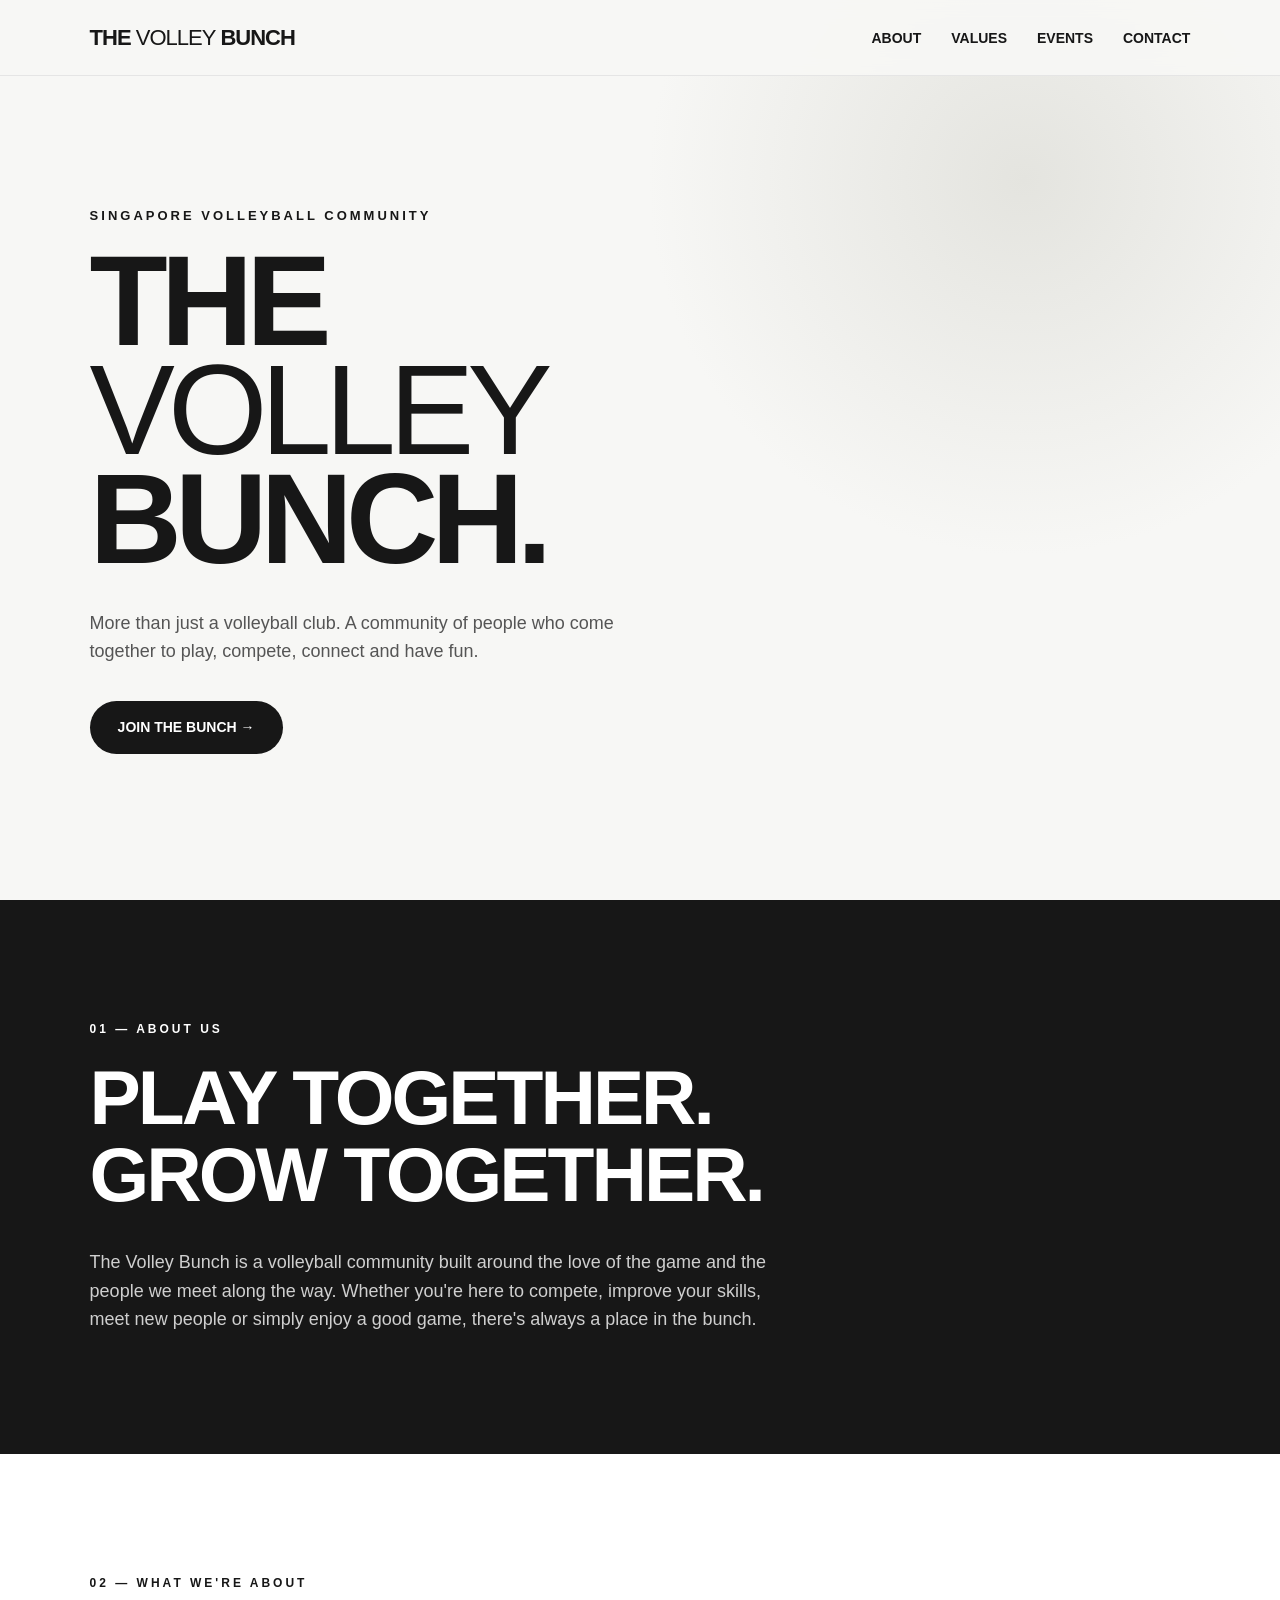
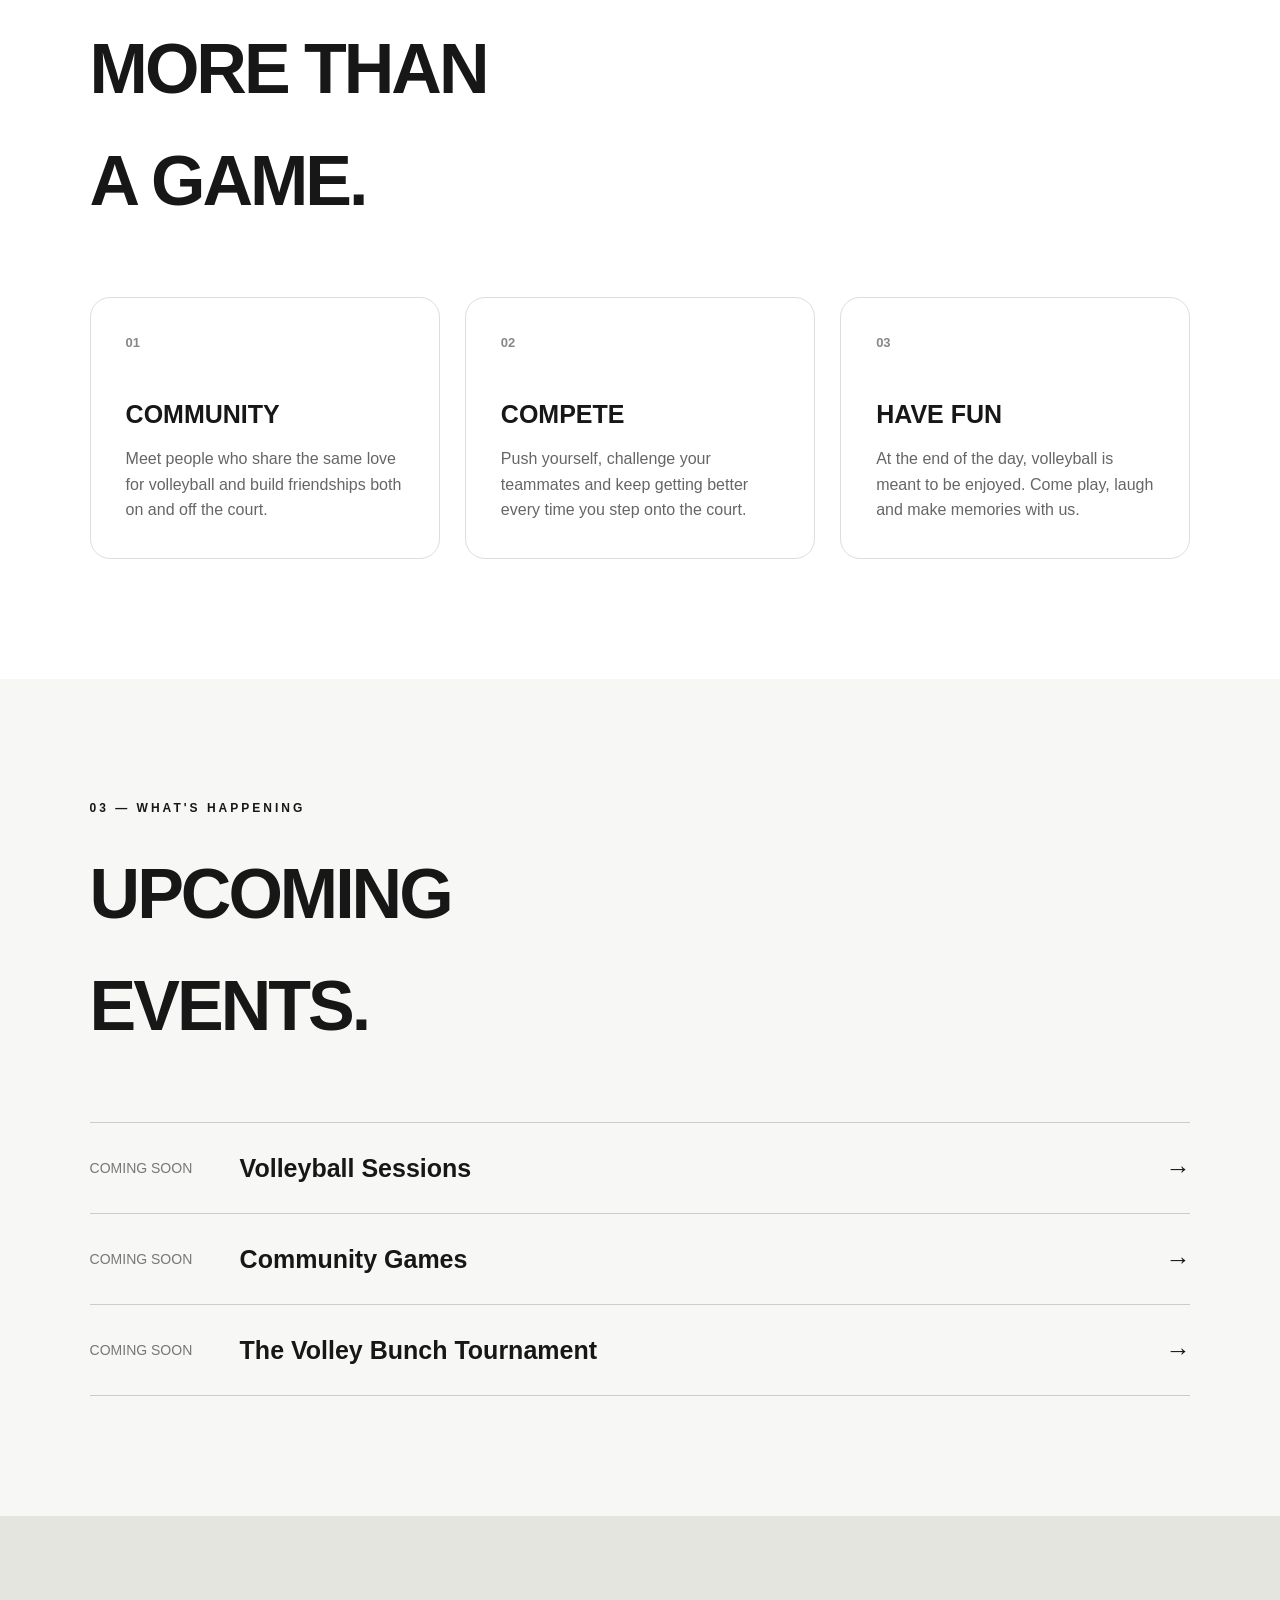
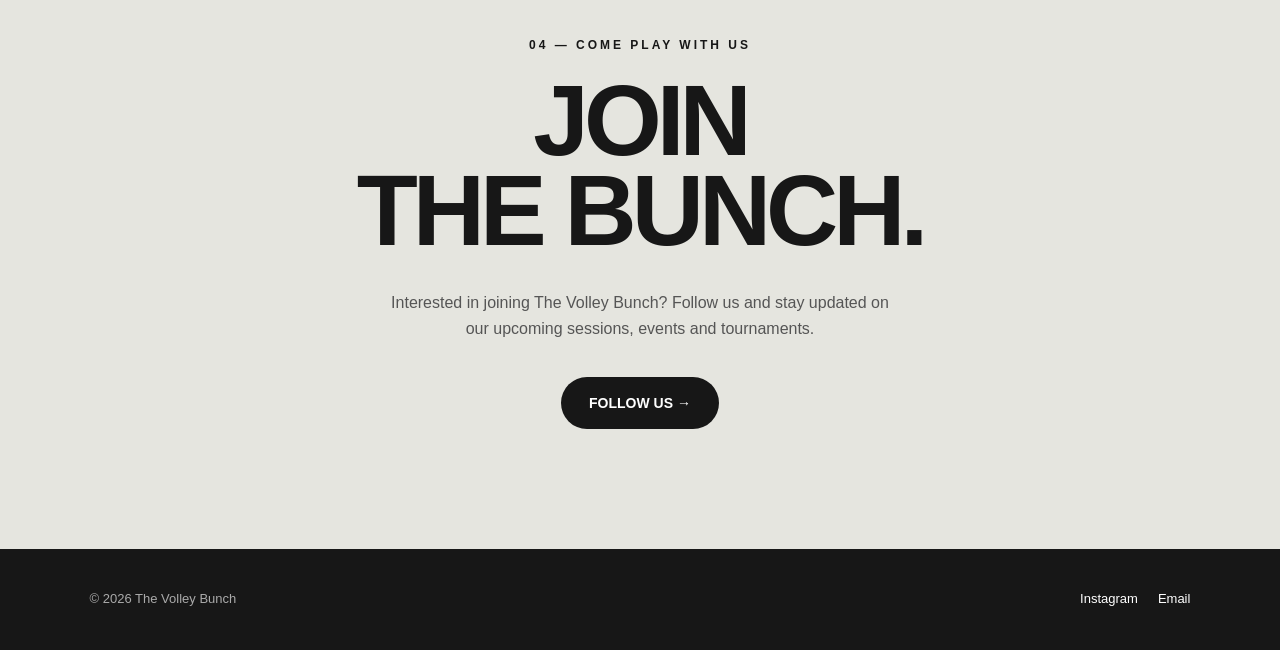
==== index.html @ 5f4fb8fc "Update index.html" ====
<!DOCTYPE html>
<html lang="en">
<head>
    <meta charset="UTF-8">
    <meta name="viewport" content="width=device-width, initial-scale=1.0">

    <title>The Volley Bunch | Volleyball Community</title>

    <style>
        * {
            margin: 0;
            padding: 0;
            box-sizing: border-box;
        }

        html {
            scroll-behavior: smooth;
        }

        body {
            font-family: Arial, Helvetica, sans-serif;
            background: #f7f7f5;
            color: #171717;
            line-height: 1.6;
        }

        /* =========================
           NAVIGATION
        ========================= */

        nav {
            position: fixed;
            top: 0;
            width: 100%;
            z-index: 1000;

            display: flex;
            justify-content: space-between;
            align-items: center;

            padding: 20px 7%;

            background: rgba(247, 247, 245, 0.95);
            backdrop-filter: blur(10px);

            border-bottom: 1px solid #e5e5e5;
        }

        .logo {
            font-size: 22px;
            font-weight: 800;
            letter-spacing: -1px;
        }

        .logo span {
            font-weight: 400;
        }

        .nav-links {
            display: flex;
            gap: 30px;
            list-style: none;
        }

        .nav-links a {
            text-decoration: none;
            color: #171717;
            font-size: 14px;
            font-weight: 600;
        }

        .nav-links a:hover {
            opacity: 0.5;
        }

        /* =========================
           HERO
        ========================= */

        .hero {
            min-height: 100vh;

            display: flex;
            align-items: center;

            padding: 140px 7% 80px;

            background:
                radial-gradient(circle at 80% 20%, #e4e4df 0%, transparent 30%),
                #f7f7f5;
        }

        .hero-content {
            max-width: 900px;
        }

        .eyebrow {
            font-size: 13px;
            font-weight: 700;
            letter-spacing: 3px;
            text-transform: uppercase;
            margin-bottom: 20px;
        }

        .hero h1 {
            font-size: clamp(60px, 10vw, 140px);
            line-height: 0.85;
            letter-spacing: -7px;
            margin-bottom: 35px;
        }

        .hero h1 span {
            display: block;
            font-weight: 300;
        }

        .hero-text {
            max-width: 550px;
            font-size: 18px;
            color: #555;
            margin-bottom: 35px;
        }

        .button {
            display: inline-block;
            padding: 15px 28px;

            background: #171717;
            color: white;

            text-decoration: none;
            font-size: 14px;
            font-weight: 700;

            border-radius: 30px;

            transition: 0.3s;
        }

        .button:hover {
            transform: translateY(-3px);
            background: #333;
        }

        /* =========================
           ABOUT
        ========================= */

        section {
            padding: 120px 7%;
        }

        .section-label {
            font-size: 12px;
            font-weight: 700;
            letter-spacing: 3px;
            text-transform: uppercase;
            margin-bottom: 20px;
        }

        .about {
            background: #171717;
            color: white;
        }

        .about-container {
            max-width: 1000px;
        }

        .about h2 {
            font-size: clamp(40px, 6vw, 80px);
            line-height: 1;
            letter-spacing: -3px;
            margin-bottom: 35px;
        }

        .about p {
            max-width: 700px;
            color: #cfcfcf;
            font-size: 18px;
        }

        /* =========================
           VALUES
        ========================= */

        .values {
            background: white;
        }

        .values h2 {
            font-size: clamp(40px, 6vw, 70px);
            letter-spacing: -3px;
            margin-bottom: 60px;
        }

        .value-grid {
            display: grid;
            grid-template-columns: repeat(3, 1fr);
            gap: 25px;
        }

        .value-card {
            padding: 35px;
            border: 1px solid #ddd;
            border-radius: 20px;

            transition: 0.3s;
        }

        .value-card:hover {
            transform: translateY(-5px);
            border-color: #999;
        }

        .value-number {
            font-size: 13px;
            font-weight: 700;
            color: #888;
            margin-bottom: 40px;
        }

        .value-card h3 {
            font-size: 25px;
            margin-bottom: 12px;
        }

        .value-card p {
            color: #666;
        }

        /* =========================
           EVENTS
        ========================= */

        .events {
            background: #f7f7f5;
        }

        .events h2 {
            font-size: clamp(40px, 6vw, 70px);
            letter-spacing: -3px;
            margin-bottom: 60px;
        }

        .event {
            display: flex;
            justify-content: space-between;
            align-items: center;

            padding: 25px 0;

            border-top: 1px solid #ccc;
        }

        .event:last-child {
            border-bottom: 1px solid #ccc;
        }

        .event-date {
            font-size: 14px;
            color: #777;
            width: 150px;
        }

        .event-name {
            flex: 1;
            font-size: 25px;
            font-weight: 700;
        }

        .event-arrow {
            font-size: 25px;
        }

        /* =========================
           CTA
        ========================= */

        .cta {
            text-align: center;
            background: #e5e5df;
        }

        .cta h2 {
            font-size: clamp(50px, 8vw, 100px);
            line-height: 0.9;
            letter-spacing: -5px;
            margin-bottom: 35px;
        }

        .cta p {
            max-width: 500px;
            margin: 0 auto 35px;
            color: #555;
        }

        /* =========================
           FOOTER
        ========================= */

        footer {
            padding: 40px 7%;

            display: flex;
            justify-content: space-between;
            align-items: center;

            background: #171717;
            color: white;
        }

        footer p {
            font-size: 13px;
            color: #aaa;
        }

        .social {
            display: flex;
            gap: 20px;
        }

        .social a {
            color: white;
            text-decoration: none;
            font-size: 13px;
        }

        /* =========================
           MOBILE
        ========================= */

        @media (max-width: 700px) {

            nav {
                padding: 18px 5%;
            }

            .nav-links {
                gap: 12px;
            }

            .nav-links a {
                font-size: 11px;
            }

            .hero {
                padding: 130px 5% 70px;
            }

            .hero h1 {
                letter-spacing: -4px;
            }

            section {
                padding: 80px 5%;
            }

            .value-grid {
                grid-template-columns: 1fr;
            }

            .event {
                gap: 15px;
            }

            .event-date {
                width: 80px;
                font-size: 11px;
            }

            .event-name {
                font-size: 18px;
            }

            footer {
                flex-direction: column;
                gap: 20px;
                text-align: center;
            }
        }
    </style>
</head>

<body>

    <!-- NAVIGATION -->

    <nav>
        <div class="logo">
            THE <span>VOLLEY</span> BUNCH
        </div>

        <ul class="nav-links">
            <li><a href="#about">ABOUT</a></li>
            <li><a href="#values">VALUES</a></li>
            <li><a href="#events">EVENTS</a></li>
            <li><a href="#contact">CONTACT</a></li>
        </ul>
    </nav>


    <!-- HERO -->

    <header class="hero">

        <div class="hero-content">

            <div class="eyebrow">
                Singapore Volleyball Community
            </div>

            <h1>
                THE
                <span>VOLLEY</span>
                BUNCH.
            </h1>

            <p class="hero-text">
                More than just a volleyball club.
                A community of people who come together
                to play, compete, connect and have fun.
            </p>

            <a href="#contact" class="button">
                JOIN THE BUNCH →
            </a>

        </div>

    </header>


    <!-- ABOUT -->

    <section class="about" id="about">

        <div class="about-container">

            <div class="section-label">
                01 — ABOUT US
            </div>

            <h2>
                PLAY TOGETHER.<br>
                GROW TOGETHER.
            </h2>

            <p>
                The Volley Bunch is a volleyball community built around
                the love of the game and the people we meet along the way.
                Whether you're here to compete, improve your skills,
                meet new people or simply enjoy a good game,
                there's always a place in the bunch.
            </p>

        </div>

    </section>


    <!-- VALUES -->

    <section class="values" id="values">

        <div class="section-label">
            02 — WHAT WE'RE ABOUT
        </div>

        <h2>
            MORE THAN<br>
            A GAME.
        </h2>

        <div class="value-grid">

            <div class="value-card">
                <div class="value-number">01</div>

                <h3>COMMUNITY</h3>

                <p>
                    Meet people who share the same love
                    for volleyball and build friendships
                    both on and off the court.
                </p>
            </div>


            <div class="value-card">
                <div class="value-number">02</div>

                <h3>COMPETE</h3>

                <p>
                    Push yourself, challenge your teammates
                    and keep getting better every time
                    you step onto the court.
                </p>
            </div>


            <div class="value-card">
                <div class="value-number">03</div>

                <h3>HAVE FUN</h3>

                <p>
                    At the end of the day, volleyball
                    is meant to be enjoyed. Come play,
                    laugh and make memories with us.
                </p>
            </div>

        </div>

    </section>


    <!-- EVENTS -->

    <section class="events" id="events">

        <div class="section-label">
            03 — WHAT'S HAPPENING
        </div>

        <h2>
            UPCOMING<br>
            EVENTS.
        </h2>

        <div class="event">

            <div class="event-date">
                COMING SOON
            </div>

            <div class="event-name">
                Volleyball Sessions
            </div>

            <div class="event-arrow">
                →
            </div>

        </div>


        <div class="event">

            <div class="event-date">
                COMING SOON
            </div>

            <div class="event-name">
                Community Games
            </div>

            <div class="event-arrow">
                →
            </div>

        </div>


        <div class="event">

            <div class="event-date">
                COMING SOON
            </div>

            <div class="event-name">
                The Volley Bunch Tournament
            </div>

            <div class="event-arrow">
                →
            </div>

        </div>

    </section>


    <!-- CALL TO ACTION -->

    <section class="cta" id="contact">

        <div class="section-label">
            04 — COME PLAY WITH US
        </div>

        <h2>
            JOIN<br>
            THE BUNCH.
        </h2>

        <p>
            Interested in joining The Volley Bunch?
            Follow us and stay updated on our upcoming
            sessions, events and tournaments.
        </p>

        <a href="#" class="button">
            FOLLOW US →
        </a>

    </section>


    <!-- FOOTER -->

    <footer>

        <p>
            © 2026 The Volley Bunch
        </p>

        <div class="social">
            <a href="#">Instagram</a>
            <a href="#">Email</a>
        </div>

    </footer>

</body>
</html>
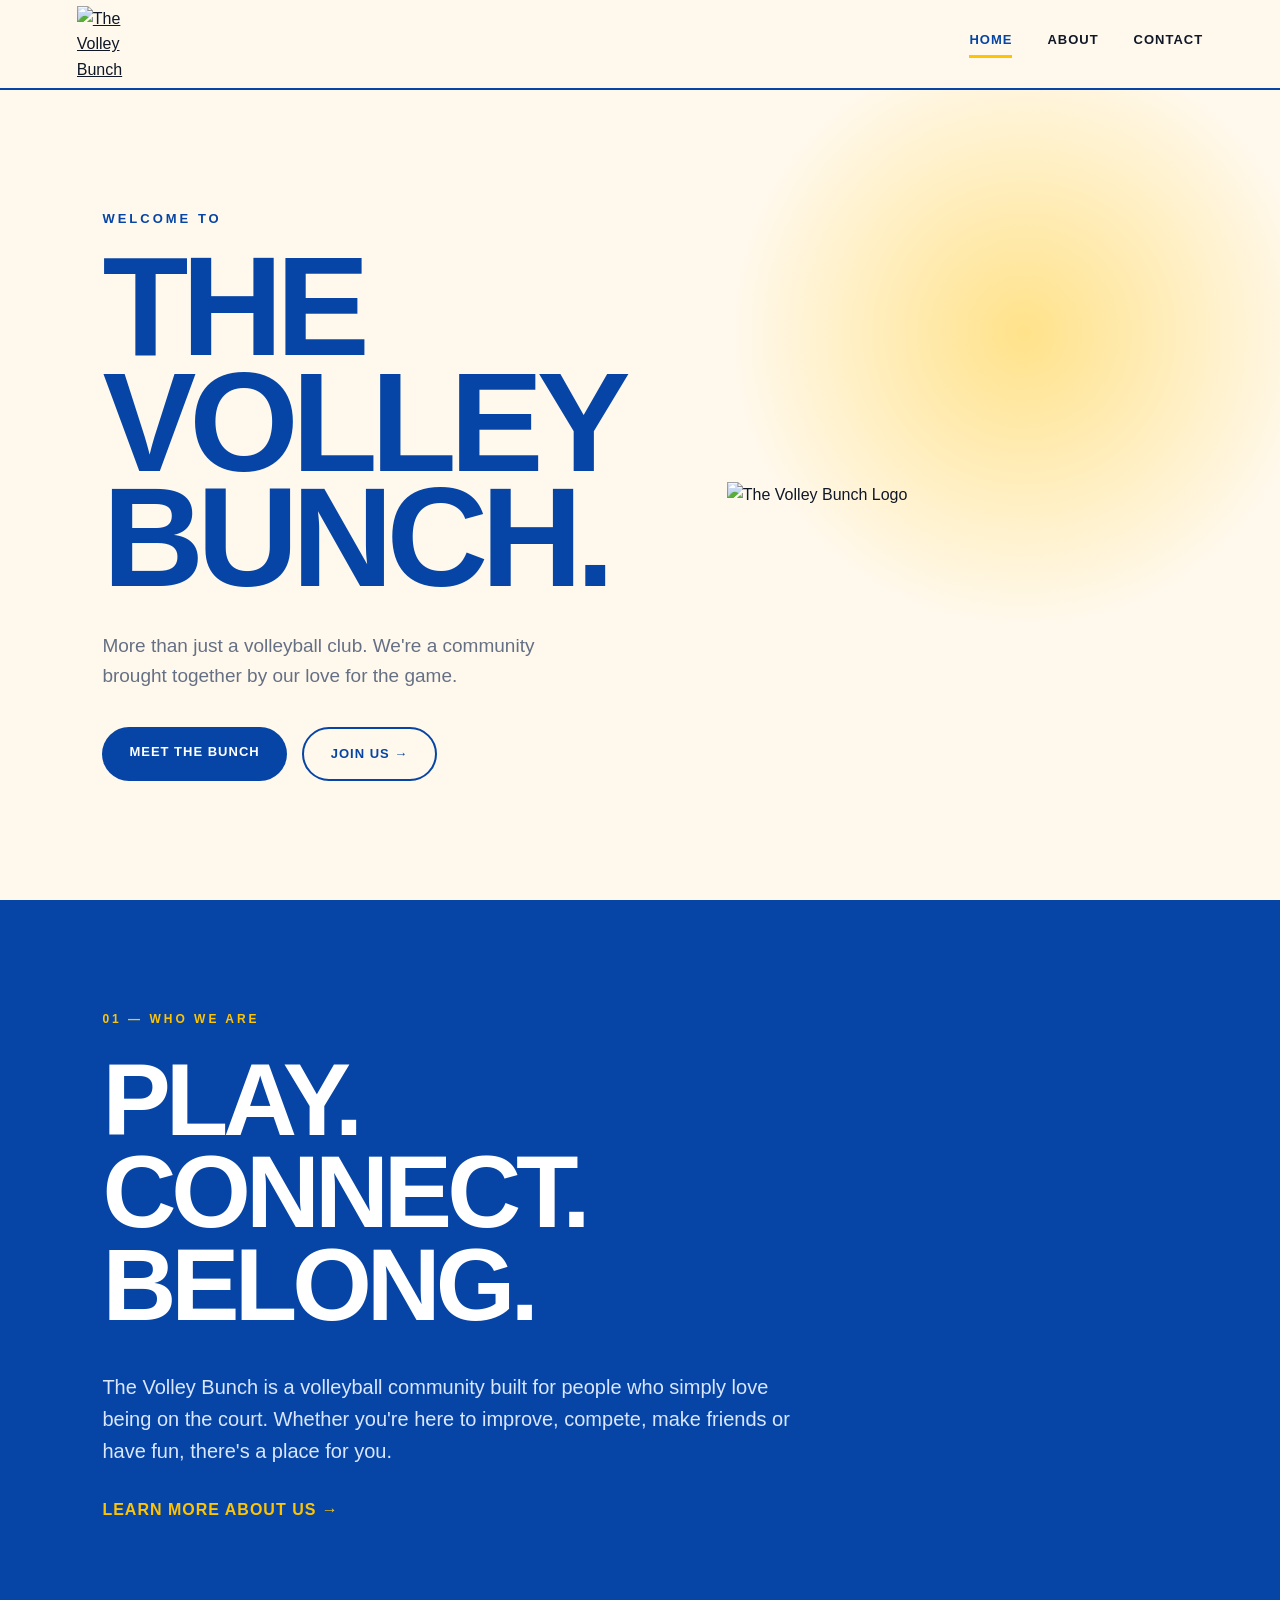
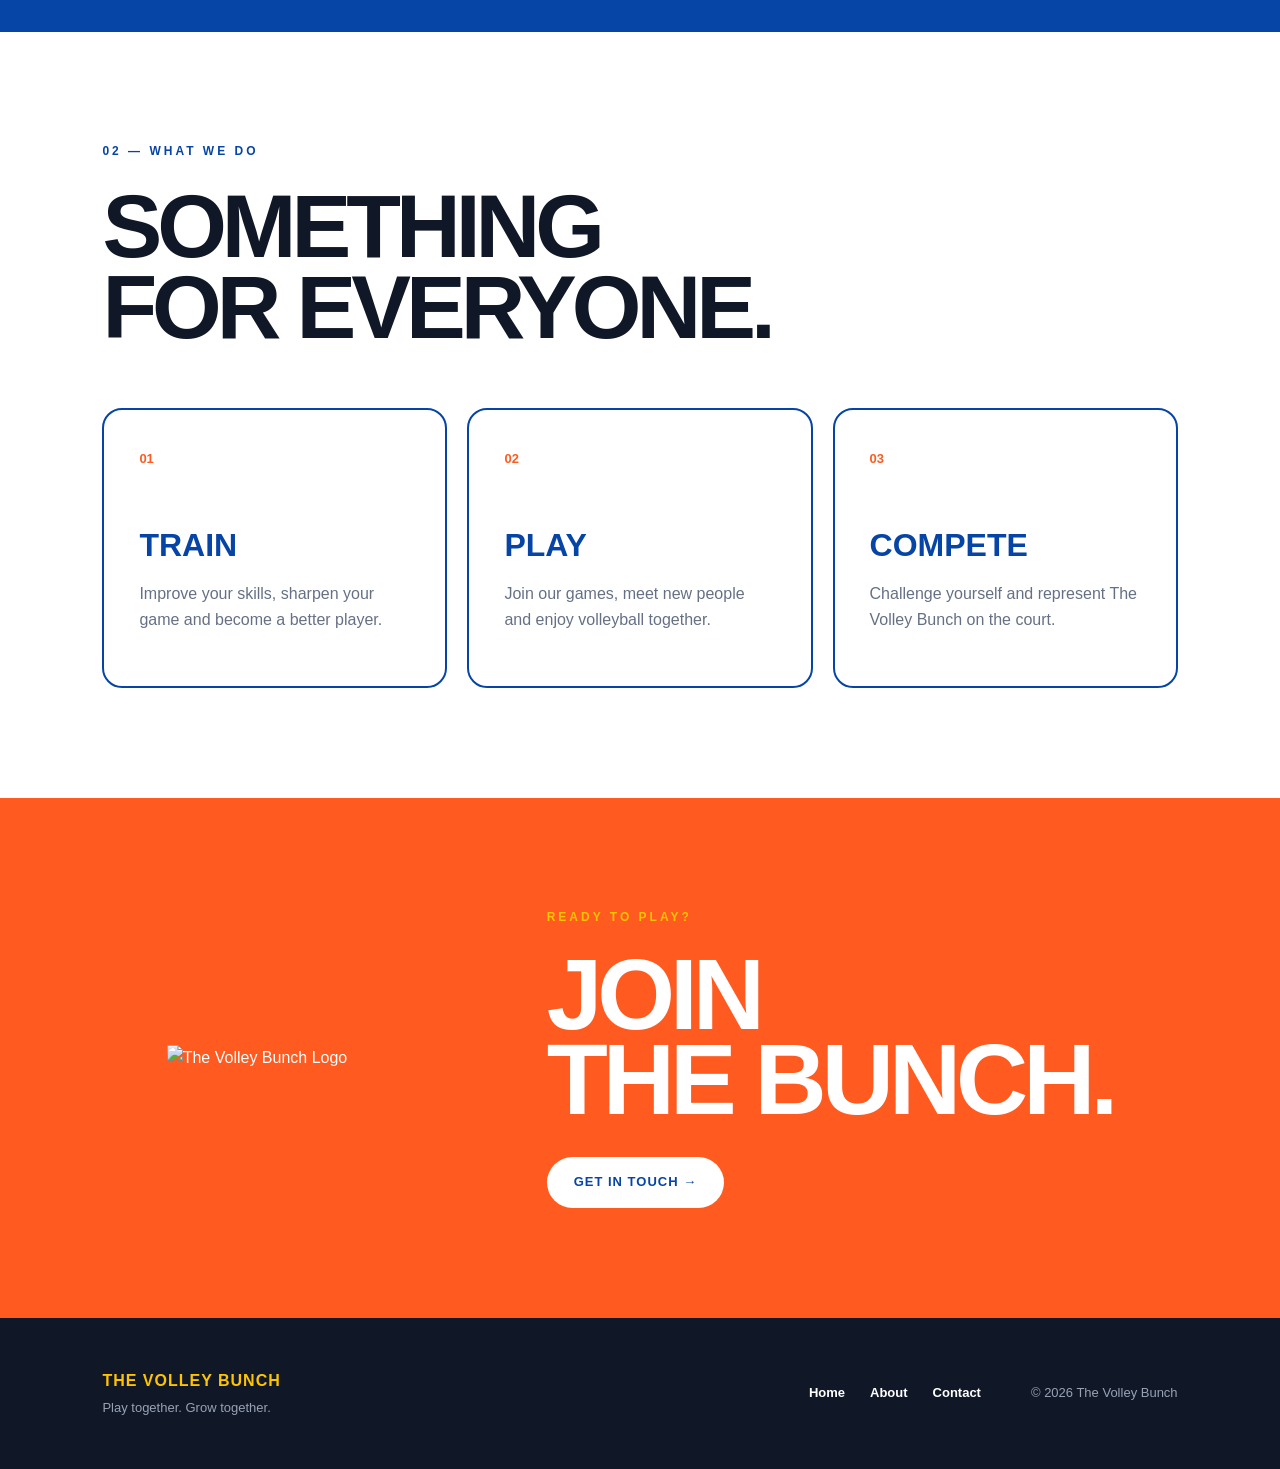
==== commit 1747a623: "Update index.html" ====
--- a/index.html
+++ b/index.html
@@ -4,623 +4,219 @@
     <meta charset="UTF-8">
     <meta name="viewport" content="width=device-width, initial-scale=1.0">
 
-    <title>The Volley Bunch | Volleyball Community</title>
-
-    <style>
-        * {
-            margin: 0;
-            padding: 0;
-            box-sizing: border-box;
-        }
-
-        html {
-            scroll-behavior: smooth;
-        }
-
-        body {
-            font-family: Arial, Helvetica, sans-serif;
-            background: #f7f7f5;
-            color: #171717;
-            line-height: 1.6;
-        }
-
-        /* =========================
-           NAVIGATION
-        ========================= */
-
-        nav {
-            position: fixed;
-            top: 0;
-            width: 100%;
-            z-index: 1000;
-
-            display: flex;
-            justify-content: space-between;
-            align-items: center;
-
-            padding: 20px 7%;
-
-            background: rgba(247, 247, 245, 0.95);
-            backdrop-filter: blur(10px);
-
-            border-bottom: 1px solid #e5e5e5;
-        }
-
-        .logo {
-            font-size: 22px;
-            font-weight: 800;
-            letter-spacing: -1px;
-        }
-
-        .logo span {
-            font-weight: 400;
-        }
-
-        .nav-links {
-            display: flex;
-            gap: 30px;
-            list-style: none;
-        }
-
-        .nav-links a {
-            text-decoration: none;
-            color: #171717;
-            font-size: 14px;
-            font-weight: 600;
-        }
-
-        .nav-links a:hover {
-            opacity: 0.5;
-        }
-
-        /* =========================
-           HERO
-        ========================= */
-
-        .hero {
-            min-height: 100vh;
-
-            display: flex;
-            align-items: center;
-
-            padding: 140px 7% 80px;
-
-            background:
-                radial-gradient(circle at 80% 20%, #e4e4df 0%, transparent 30%),
-                #f7f7f5;
-        }
-
-        .hero-content {
-            max-width: 900px;
-        }
-
-        .eyebrow {
-            font-size: 13px;
-            font-weight: 700;
-            letter-spacing: 3px;
-            text-transform: uppercase;
-            margin-bottom: 20px;
-        }
-
-        .hero h1 {
-            font-size: clamp(60px, 10vw, 140px);
-            line-height: 0.85;
-            letter-spacing: -7px;
-            margin-bottom: 35px;
-        }
-
-        .hero h1 span {
-            display: block;
-            font-weight: 300;
-        }
-
-        .hero-text {
-            max-width: 550px;
-            font-size: 18px;
-            color: #555;
-            margin-bottom: 35px;
-        }
-
-        .button {
-            display: inline-block;
-            padding: 15px 28px;
-
-            background: #171717;
-            color: white;
-
-            text-decoration: none;
-            font-size: 14px;
-            font-weight: 700;
-
-            border-radius: 30px;
-
-            transition: 0.3s;
-        }
-
-        .button:hover {
-            transform: translateY(-3px);
-            background: #333;
-        }
-
-        /* =========================
-           ABOUT
-        ========================= */
-
-        section {
-            padding: 120px 7%;
-        }
-
-        .section-label {
-            font-size: 12px;
-            font-weight: 700;
-            letter-spacing: 3px;
-            text-transform: uppercase;
-            margin-bottom: 20px;
-        }
-
-        .about {
-            background: #171717;
-            color: white;
-        }
-
-        .about-container {
-            max-width: 1000px;
-        }
-
-        .about h2 {
-            font-size: clamp(40px, 6vw, 80px);
-            line-height: 1;
-            letter-spacing: -3px;
-            margin-bottom: 35px;
-        }
-
-        .about p {
-            max-width: 700px;
-            color: #cfcfcf;
-            font-size: 18px;
-        }
-
-        /* =========================
-           VALUES
-        ========================= */
-
-        .values {
-            background: white;
-        }
-
-        .values h2 {
-            font-size: clamp(40px, 6vw, 70px);
-            letter-spacing: -3px;
-            margin-bottom: 60px;
-        }
-
-        .value-grid {
-            display: grid;
-            grid-template-columns: repeat(3, 1fr);
-            gap: 25px;
-        }
-
-        .value-card {
-            padding: 35px;
-            border: 1px solid #ddd;
-            border-radius: 20px;
-
-            transition: 0.3s;
-        }
-
-        .value-card:hover {
-            transform: translateY(-5px);
-            border-color: #999;
-        }
-
-        .value-number {
-            font-size: 13px;
-            font-weight: 700;
-            color: #888;
-            margin-bottom: 40px;
-        }
-
-        .value-card h3 {
-            font-size: 25px;
-            margin-bottom: 12px;
-        }
-
-        .value-card p {
-            color: #666;
-        }
-
-        /* =========================
-           EVENTS
-        ========================= */
-
-        .events {
-            background: #f7f7f5;
-        }
-
-        .events h2 {
-            font-size: clamp(40px, 6vw, 70px);
-            letter-spacing: -3px;
-            margin-bottom: 60px;
-        }
-
-        .event {
-            display: flex;
-            justify-content: space-between;
-            align-items: center;
-
-            padding: 25px 0;
-
-            border-top: 1px solid #ccc;
-        }
-
-        .event:last-child {
-            border-bottom: 1px solid #ccc;
-        }
-
-        .event-date {
-            font-size: 14px;
-            color: #777;
-            width: 150px;
-        }
-
-        .event-name {
-            flex: 1;
-            font-size: 25px;
-            font-weight: 700;
-        }
-
-        .event-arrow {
-            font-size: 25px;
-        }
-
-        /* =========================
-           CTA
-        ========================= */
-
-        .cta {
-            text-align: center;
-            background: #e5e5df;
-        }
-
-        .cta h2 {
-            font-size: clamp(50px, 8vw, 100px);
-            line-height: 0.9;
-            letter-spacing: -5px;
-            margin-bottom: 35px;
-        }
-
-        .cta p {
-            max-width: 500px;
-            margin: 0 auto 35px;
-            color: #555;
-        }
-
-        /* =========================
-           FOOTER
-        ========================= */
-
-        footer {
-            padding: 40px 7%;
-
-            display: flex;
-            justify-content: space-between;
-            align-items: center;
-
-            background: #171717;
-            color: white;
-        }
-
-        footer p {
-            font-size: 13px;
-            color: #aaa;
-        }
-
-        .social {
-            display: flex;
-            gap: 20px;
-        }
-
-        .social a {
-            color: white;
-            text-decoration: none;
-            font-size: 13px;
-        }
-
-        /* =========================
-           MOBILE
-        ========================= */
-
-        @media (max-width: 700px) {
-
-            nav {
-                padding: 18px 5%;
-            }
-
-            .nav-links {
-                gap: 12px;
-            }
-
-            .nav-links a {
-                font-size: 11px;
-            }
-
-            .hero {
-                padding: 130px 5% 70px;
-            }
-
-            .hero h1 {
-                letter-spacing: -4px;
-            }
-
-            section {
-                padding: 80px 5%;
-            }
-
-            .value-grid {
-                grid-template-columns: 1fr;
-            }
-
-            .event {
-                gap: 15px;
-            }
-
-            .event-date {
-                width: 80px;
-                font-size: 11px;
-            }
-
-            .event-name {
-                font-size: 18px;
-            }
-
-            footer {
-                flex-direction: column;
-                gap: 20px;
-                text-align: center;
-            }
-        }
-    </style>
+    <title>The Volley Bunch | Home</title>
+
+    <link rel="stylesheet" href="style.css">
 </head>
 
 <body>
 
     <!-- NAVIGATION -->
-
-    <nav>
-        <div class="logo">
-            THE <span>VOLLEY</span> BUNCH
-        </div>
-
-        <ul class="nav-links">
-            <li><a href="#about">ABOUT</a></li>
-            <li><a href="#values">VALUES</a></li>
-            <li><a href="#events">EVENTS</a></li>
-            <li><a href="#contact">CONTACT</a></li>
-        </ul>
+    <nav class="navbar">
+
+        <a href="index.html" class="nav-logo">
+            <img src="images/volley-bunch-logo.png" alt="The Volley Bunch">
+        </a>
+
+        <div class="nav-links">
+            <a href="index.html" class="active">HOME</a>
+            <a href="about.html">ABOUT</a>
+            <a href="contact.html">CONTACT</a>
+        </div>
+
     </nav>
 
 
     <!-- HERO -->
-
-    <header class="hero">
+    <section class="hero">
 
         <div class="hero-content">
 
-            <div class="eyebrow">
-                Singapore Volleyball Community
-            </div>
+            <p class="small-heading">
+                WELCOME TO
+            </p>
 
             <h1>
-                THE
-                <span>VOLLEY</span>
+                THE<br>
+                VOLLEY<br>
                 BUNCH.
             </h1>
 
-            <p class="hero-text">
+            <p class="hero-description">
                 More than just a volleyball club.
-                A community of people who come together
-                to play, compete, connect and have fun.
-            </p>
-
-            <a href="#contact" class="button">
-                JOIN THE BUNCH →
+                We're a community brought together
+                by our love for the game.
+            </p>
+
+            <div class="hero-buttons">
+                <a href="about.html" class="button button-primary">
+                    MEET THE BUNCH
+                </a>
+
+                <a href="contact.html" class="button button-secondary">
+                    JOIN US →
+                </a>
+            </div>
+
+        </div>
+
+
+        <div class="hero-logo">
+
+            <img
+                src="images/volley-bunch-logo.png"
+                alt="The Volley Bunch Logo"
+            >
+
+        </div>
+
+    </section>
+
+
+    <!-- INTRODUCTION -->
+    <section class="intro">
+
+        <p class="section-label">
+            01 — WHO WE ARE
+        </p>
+
+        <h2>
+            PLAY.<br>
+            CONNECT.<br>
+            BELONG.
+        </h2>
+
+        <p class="intro-text">
+            The Volley Bunch is a volleyball community built
+            for people who simply love being on the court.
+            Whether you're here to improve, compete,
+            make friends or have fun, there's a place for you.
+        </p>
+
+        <a href="about.html" class="text-link">
+            LEARN MORE ABOUT US →
+        </a>
+
+    </section>
+
+
+    <!-- WHAT WE DO -->
+    <section class="activities">
+
+        <p class="section-label">
+            02 — WHAT WE DO
+        </p>
+
+        <h2>
+            SOMETHING<br>
+            FOR EVERYONE.
+        </h2>
+
+
+        <div class="activity-grid">
+
+            <div class="activity-card">
+
+                <span>01</span>
+
+                <h3>
+                    TRAIN
+                </h3>
+
+                <p>
+                    Improve your skills, sharpen your game
+                    and become a better player.
+                </p>
+
+            </div>
+
+
+            <div class="activity-card">
+
+                <span>02</span>
+
+                <h3>
+                    PLAY
+                </h3>
+
+                <p>
+                    Join our games, meet new people
+                    and enjoy volleyball together.
+                </p>
+
+            </div>
+
+
+            <div class="activity-card">
+
+                <span>03</span>
+
+                <h3>
+                    COMPETE
+                </h3>
+
+                <p>
+                    Challenge yourself and represent
+                    The Volley Bunch on the court.
+                </p>
+
+            </div>
+
+        </div>
+
+    </section>
+
+
+    <!-- CTA -->
+    <section class="home-cta">
+
+        <img
+            src="images/volley-bunch-logo.png"
+            alt="The Volley Bunch Logo"
+        >
+
+        <div>
+
+            <p class="section-label">
+                READY TO PLAY?
+            </p>
+
+            <h2>
+                JOIN<br>
+                THE BUNCH.
+            </h2>
+
+            <a href="contact.html" class="button button-light">
+                GET IN TOUCH →
             </a>
 
         </div>
 
-    </header>
-
-
-    <!-- ABOUT -->
-
-    <section class="about" id="about">
-
-        <div class="about-container">
-
-            <div class="section-label">
-                01 — ABOUT US
-            </div>
-
-            <h2>
-                PLAY TOGETHER.<br>
-                GROW TOGETHER.
-            </h2>
+    </section>
+
+
+    <!-- FOOTER -->
+    <footer>
+
+        <div>
+            <strong>THE VOLLEY BUNCH</strong>
 
             <p>
-                The Volley Bunch is a volleyball community built around
-                the love of the game and the people we meet along the way.
-                Whether you're here to compete, improve your skills,
-                meet new people or simply enjoy a good game,
-                there's always a place in the bunch.
-            </p>
-
-        </div>
-
-    </section>
-
-
-    <!-- VALUES -->
-
-    <section class="values" id="values">
-
-        <div class="section-label">
-            02 — WHAT WE'RE ABOUT
-        </div>
-
-        <h2>
-            MORE THAN<br>
-            A GAME.
-        </h2>
-
-        <div class="value-grid">
-
-            <div class="value-card">
-                <div class="value-number">01</div>
-
-                <h3>COMMUNITY</h3>
-
-                <p>
-                    Meet people who share the same love
-                    for volleyball and build friendships
-                    both on and off the court.
-                </p>
-            </div>
-
-
-            <div class="value-card">
-                <div class="value-number">02</div>
-
-                <h3>COMPETE</h3>
-
-                <p>
-                    Push yourself, challenge your teammates
-                    and keep getting better every time
-                    you step onto the court.
-                </p>
-            </div>
-
-
-            <div class="value-card">
-                <div class="value-number">03</div>
-
-                <h3>HAVE FUN</h3>
-
-                <p>
-                    At the end of the day, volleyball
-                    is meant to be enjoyed. Come play,
-                    laugh and make memories with us.
-                </p>
-            </div>
-
-        </div>
-
-    </section>
-
-
-    <!-- EVENTS -->
-
-    <section class="events" id="events">
-
-        <div class="section-label">
-            03 — WHAT'S HAPPENING
-        </div>
-
-        <h2>
-            UPCOMING<br>
-            EVENTS.
-        </h2>
-
-        <div class="event">
-
-            <div class="event-date">
-                COMING SOON
-            </div>
-
-            <div class="event-name">
-                Volleyball Sessions
-            </div>
-
-            <div class="event-arrow">
-                →
-            </div>
-
-        </div>
-
-
-        <div class="event">
-
-            <div class="event-date">
-                COMING SOON
-            </div>
-
-            <div class="event-name">
-                Community Games
-            </div>
-
-            <div class="event-arrow">
-                →
-            </div>
-
-        </div>
-
-
-        <div class="event">
-
-            <div class="event-date">
-                COMING SOON
-            </div>
-
-            <div class="event-name">
-                The Volley Bunch Tournament
-            </div>
-
-            <div class="event-arrow">
-                →
-            </div>
-
-        </div>
-
-    </section>
-
-
-    <!-- CALL TO ACTION -->
-
-    <section class="cta" id="contact">
-
-        <div class="section-label">
-            04 — COME PLAY WITH US
-        </div>
-
-        <h2>
-            JOIN<br>
-            THE BUNCH.
-        </h2>
-
-        <p>
-            Interested in joining The Volley Bunch?
-            Follow us and stay updated on our upcoming
-            sessions, events and tournaments.
-        </p>
-
-        <a href="#" class="button">
-            FOLLOW US →
-        </a>
-
-    </section>
-
-
-    <!-- FOOTER -->
-
-    <footer>
-
-        <p>
+                Play together. Grow together.
+            </p>
+        </div>
+
+        <div class="footer-links">
+
+            <a href="index.html">Home</a>
+            <a href="about.html">About</a>
+            <a href="contact.html">Contact</a>
+
+        </div>
+
+        <p class="copyright">
             © 2026 The Volley Bunch
         </p>
-
-        <div class="social">
-            <a href="#">Instagram</a>
-            <a href="#">Email</a>
-        </div>
 
     </footer>
 
--- a/style.css
+++ b/style.css
@@ -0,0 +1,1266 @@
+/* =========================================
+   THE VOLLEY BUNCH
+   MAIN WEBSITE STYLES
+========================================= */
+
+
+/* =========================================
+   COLOURS
+========================================= */
+
+:root {
+
+    --navy: #0645A5;
+    --dark-blue: #05377F;
+
+    --yellow: #FFC400;
+    --orange: #FF5A1F;
+
+    --cream: #FFF9ED;
+    --white: #FFFFFF;
+
+    --dark: #101828;
+    --grey: #667085;
+    --light-grey: #EAEAEA;
+}
+
+
+/* =========================================
+   RESET
+========================================= */
+
+* {
+    margin: 0;
+    padding: 0;
+    box-sizing: border-box;
+}
+
+
+html {
+    scroll-behavior: smooth;
+}
+
+
+body {
+    font-family:
+        Arial,
+        Helvetica,
+        sans-serif;
+
+    background: var(--cream);
+    color: var(--dark);
+
+    line-height: 1.6;
+}
+
+
+img {
+    max-width: 100%;
+}
+
+
+a {
+    color: inherit;
+}
+
+
+/* =========================================
+   NAVIGATION
+========================================= */
+
+.navbar {
+
+    position: sticky;
+    top: 0;
+
+    z-index: 1000;
+
+    height: 90px;
+
+    display: flex;
+
+    justify-content: space-between;
+    align-items: center;
+
+    padding: 10px 6%;
+
+    background: rgba(255, 249, 237, 0.96);
+
+    backdrop-filter: blur(10px);
+
+    border-bottom: 2px solid var(--navy);
+}
+
+
+.nav-logo img {
+
+    width: 75px;
+
+    display: block;
+}
+
+
+.nav-links {
+
+    display: flex;
+
+    gap: 35px;
+}
+
+
+.nav-links a {
+
+    text-decoration: none;
+
+    font-size: 13px;
+
+    font-weight: 800;
+
+    letter-spacing: 1px;
+
+    transition: 0.2s;
+}
+
+
+.nav-links a:hover {
+
+    color: var(--orange);
+
+}
+
+
+.nav-links a.active {
+
+    color: var(--navy);
+
+    border-bottom: 3px solid var(--yellow);
+
+    padding-bottom: 5px;
+}
+
+
+/* =========================================
+   GENERAL
+========================================= */
+
+section {
+
+    padding: 110px 8%;
+}
+
+
+.small-heading {
+
+    font-size: 13px;
+
+    font-weight: 800;
+
+    letter-spacing: 3px;
+
+    color: var(--navy);
+
+    margin-bottom: 20px;
+}
+
+
+.section-label {
+
+    font-size: 12px;
+
+    font-weight: 800;
+
+    letter-spacing: 3px;
+
+    margin-bottom: 25px;
+
+    color: var(--navy);
+}
+
+
+.button {
+
+    display: inline-block;
+
+    padding: 15px 27px;
+
+    border-radius: 50px;
+
+    text-decoration: none;
+
+    font-size: 13px;
+
+    font-weight: 800;
+
+    letter-spacing: 1px;
+
+    transition: 0.25s;
+}
+
+
+.button:hover {
+
+    transform: translateY(-3px);
+
+}
+
+
+.button-primary {
+
+    background: var(--navy);
+
+    color: white;
+}
+
+
+.button-secondary {
+
+    border: 2px solid var(--navy);
+
+    color: var(--navy);
+}
+
+
+.button-light {
+
+    background: white;
+
+    color: var(--navy);
+}
+
+
+.button-dark {
+
+    background: var(--dark);
+
+    color: white;
+}
+
+
+/* =========================================
+   HOME — HERO
+========================================= */
+
+.hero {
+
+    min-height: calc(100vh - 90px);
+
+    display: flex;
+
+    align-items: center;
+
+    justify-content: space-between;
+
+    gap: 50px;
+
+    background:
+
+        radial-gradient(
+            circle at 80% 30%,
+            #FFE28A,
+            transparent 25%
+        ),
+
+        var(--cream);
+}
+
+
+.hero-content {
+
+    max-width: 700px;
+}
+
+
+.hero h1 {
+
+    font-size: clamp(70px, 11vw, 150px);
+
+    line-height: 0.82;
+
+    letter-spacing: -7px;
+
+    color: var(--navy);
+
+    margin-bottom: 35px;
+}
+
+
+.hero-description {
+
+    max-width: 500px;
+
+    font-size: 19px;
+
+    color: var(--grey);
+
+    margin-bottom: 35px;
+}
+
+
+.hero-buttons {
+
+    display: flex;
+
+    gap: 15px;
+
+    flex-wrap: wrap;
+}
+
+
+.hero-logo {
+
+    width: 42%;
+
+    display: flex;
+
+    justify-content: center;
+}
+
+
+.hero-logo img {
+
+    width: min(450px, 100%);
+
+    animation: float 4s ease-in-out infinite;
+}
+
+
+@keyframes float {
+
+    0%, 100% {
+        transform: translateY(0);
+    }
+
+    50% {
+        transform: translateY(-12px);
+    }
+
+}
+
+
+/* =========================================
+   HOME — INTRO
+========================================= */
+
+.intro {
+
+    background: var(--navy);
+
+    color: white;
+}
+
+
+.intro .section-label {
+
+    color: var(--yellow);
+}
+
+
+.intro h2 {
+
+    font-size: clamp(50px, 8vw, 110px);
+
+    line-height: 0.9;
+
+    letter-spacing: -5px;
+
+    margin-bottom: 40px;
+}
+
+
+.intro-text {
+
+    max-width: 700px;
+
+    font-size: 20px;
+
+    color: #D9E6FF;
+
+    margin-bottom: 30px;
+}
+
+
+.text-link {
+
+    color: var(--yellow);
+
+    font-weight: 800;
+
+    text-decoration: none;
+
+    letter-spacing: 1px;
+}
+
+
+/* =========================================
+   HOME — ACTIVITIES
+========================================= */
+
+.activities {
+
+    background: white;
+}
+
+
+.activities h2 {
+
+    font-size: clamp(50px, 7vw, 95px);
+
+    line-height: 0.9;
+
+    letter-spacing: -5px;
+
+    margin-bottom: 60px;
+}
+
+
+.activity-grid {
+
+    display: grid;
+
+    grid-template-columns:
+        repeat(3, 1fr);
+
+    gap: 20px;
+}
+
+
+.activity-card {
+
+    padding: 35px;
+
+    min-height: 280px;
+
+    border: 2px solid var(--navy);
+
+    border-radius: 20px;
+
+    transition: 0.25s;
+}
+
+
+.activity-card:hover {
+
+    transform: translateY(-8px);
+
+    background: var(--yellow);
+}
+
+
+.activity-card span {
+
+    font-size: 13px;
+
+    font-weight: 800;
+
+    color: var(--orange);
+}
+
+
+.activity-card h3 {
+
+    font-size: 32px;
+
+    color: var(--navy);
+
+    margin: 50px 0 10px;
+}
+
+
+.activity-card p {
+
+    color: var(--grey);
+}
+
+
+/* =========================================
+   HOME — CTA
+========================================= */
+
+.home-cta {
+
+    background: var(--orange);
+
+    color: white;
+
+    display: flex;
+
+    align-items: center;
+
+    justify-content: center;
+
+    gap: 80px;
+}
+
+
+.home-cta img {
+
+    width: 300px;
+
+    max-width: 35%;
+}
+
+
+.home-cta .section-label {
+
+    color: var(--yellow);
+}
+
+
+.home-cta h2 {
+
+    font-size: clamp(55px, 8vw, 100px);
+
+    line-height: 0.85;
+
+    letter-spacing: -5px;
+
+    margin-bottom: 35px;
+}
+
+
+/* =========================================
+   ABOUT — HERO
+========================================= */
+
+.page-hero {
+
+    min-height: 75vh;
+
+    display: flex;
+
+    flex-direction: column;
+
+    justify-content: center;
+
+    background: var(--yellow);
+}
+
+
+.page-hero h1 {
+
+    font-size: clamp(70px, 12vw, 160px);
+
+    line-height: 0.8;
+
+    letter-spacing: -7px;
+
+    color: var(--navy);
+
+    margin-bottom: 35px;
+}
+
+
+.page-hero > p:last-child {
+
+    max-width: 600px;
+
+    font-size: 20px;
+}
+
+
+/* =========================================
+   ABOUT — STORY
+========================================= */
+
+.story {
+
+    display: grid;
+
+    grid-template-columns: 40% 60%;
+
+    gap: 50px;
+
+    background: white;
+}
+
+
+.story-title h2 {
+
+    font-size: clamp(50px, 7vw, 90px);
+
+    line-height: 0.85;
+
+    letter-spacing: -5px;
+
+    color: var(--navy);
+}
+
+
+.story-text {
+
+    max-width: 700px;
+
+    font-size: 20px;
+
+    color: var(--grey);
+}
+
+
+.story-text p {
+
+    margin-bottom: 30px;
+}
+
+
+/* =========================================
+   ABOUT — VALUES
+========================================= */
+
+.about-values {
+
+    background: var(--cream);
+}
+
+
+.about-values h2 {
+
+    font-size: clamp(50px, 7vw, 90px);
+
+    line-height: 0.85;
+
+    letter-spacing: -5px;
+
+    color: var(--navy);
+
+    margin-bottom: 60px;
+}
+
+
+.values-grid {
+
+    display: grid;
+
+    grid-template-columns:
+        repeat(3, 1fr);
+
+    gap: 20px;
+}
+
+
+.value {
+
+    padding: 35px;
+
+    border-radius: 20px;
+
+    background: white;
+
+    border: 2px solid var(--navy);
+}
+
+
+.value-number {
+
+    color: var(--orange);
+
+    font-weight: 800;
+
+    margin-bottom: 50px;
+}
+
+
+.value h3 {
+
+    font-size: 28px;
+
+    color: var(--navy);
+
+    margin-bottom: 15px;
+}
+
+
+.value p {
+
+    color: var(--grey);
+}
+
+
+/* =========================================
+   ABOUT — OFFER
+========================================= */
+
+.offer {
+
+    background: var(--navy);
+
+    color: white;
+}
+
+
+.offer .section-label {
+
+    color: var(--yellow);
+}
+
+
+.offer h2 {
+
+    font-size: clamp(50px, 7vw, 90px);
+
+    line-height: 0.85;
+
+    letter-spacing: -5px;
+
+    margin-bottom: 70px;
+}
+
+
+.offer-list > div {
+
+    display: grid;
+
+    grid-template-columns:
+        80px 1fr 1fr;
+
+    align-items: center;
+
+    gap: 30px;
+
+    padding: 30px 0;
+
+    border-top: 1px solid #4774B8;
+}
+
+
+.offer-list span {
+
+    color: var(--yellow);
+
+    font-weight: 800;
+}
+
+
+.offer-list strong {
+
+    font-size: 25px;
+}
+
+
+.offer-list p {
+
+    color: #D9E6FF;
+}
+
+
+/* =========================================
+   ABOUT — CTA
+========================================= */
+
+.about-cta {
+
+    text-align: center;
+
+    background: var(--orange);
+}
+
+
+.about-cta h2 {
+
+    color: white;
+
+    font-size: clamp(55px, 8vw, 110px);
+
+    line-height: 0.85;
+
+    letter-spacing: -5px;
+
+    margin-bottom: 40px;
+}
+
+
+/* =========================================
+   CONTACT — HERO
+========================================= */
+
+.contact-hero {
+
+    min-height: 75vh;
+
+    display: flex;
+
+    align-items: center;
+
+    justify-content: space-between;
+
+    gap: 50px;
+
+    background: var(--cream);
+}
+
+
+.contact-hero h1 {
+
+    font-size: clamp(70px, 11vw, 150px);
+
+    line-height: 0.8;
+
+    letter-spacing: -7px;
+
+    color: var(--navy);
+
+    margin-bottom: 35px;
+}
+
+
+.contact-hero p:last-child {
+
+    max-width: 550px;
+
+    font-size: 20px;
+
+    color: var(--grey);
+}
+
+
+.contact-hero img {
+
+    width: 400px;
+
+    max-width: 40%;
+}
+
+
+/* =========================================
+   CONTACT — OPTIONS
+========================================= */
+
+.contact-options {
+
+    background: white;
+}
+
+
+.contact-options h2 {
+
+    font-size: clamp(50px, 7vw, 90px);
+
+    line-height: 0.85;
+
+    letter-spacing: -5px;
+
+    color: var(--navy);
+
+    margin-bottom: 60px;
+}
+
+
+.contact-grid {
+
+    display: grid;
+
+    grid-template-columns:
+        repeat(3, 1fr);
+
+    gap: 20px;
+}
+
+
+.contact-card {
+
+    text-decoration: none;
+
+    padding: 35px;
+
+    min-height: 330px;
+
+    border: 2px solid var(--navy);
+
+    border-radius: 20px;
+
+    transition: 0.25s;
+
+    display: flex;
+
+    flex-direction: column;
+}
+
+
+.contact-card:hover {
+
+    transform: translateY(-8px);
+
+    background: var(--yellow);
+}
+
+
+.contact-card span {
+
+    font-size: 11px;
+
+    font-weight: 800;
+
+    letter-spacing: 2px;
+
+    color: var(--orange);
+}
+
+
+.contact-card h3 {
+
+    font-size: 28px;
+
+    color: var(--navy);
+
+    margin-top: 45px;
+
+    margin-bottom: 15px;
+}
+
+
+.contact-card p {
+
+    color: var(--grey);
+
+    margin-bottom: auto;
+}
+
+
+.contact-card strong {
+
+    color: var(--navy);
+
+    font-size: 13px;
+
+    letter-spacing: 1px;
+}
+
+
+/* =========================================
+   CONTACT — CTA
+========================================= */
+
+.contact-cta {
+
+    background: var(--yellow);
+
+    display: flex;
+
+    align-items: center;
+
+    justify-content: space-between;
+}
+
+
+.contact-cta h2 {
+
+    font-size: clamp(55px, 8vw, 110px);
+
+    line-height: 0.85;
+
+    letter-spacing: -5px;
+
+    color: var(--navy);
+}
+
+
+.contact-cta img {
+
+    width: 350px;
+
+    max-width: 35%;
+}
+
+
+/* =========================================
+   FOOTER
+========================================= */
+
+footer {
+
+    padding: 50px 8%;
+
+    background: var(--dark);
+
+    color: white;
+
+    display: grid;
+
+    grid-template-columns:
+        1fr auto auto;
+
+    gap: 50px;
+
+    align-items: center;
+}
+
+
+footer strong {
+
+    color: var(--yellow);
+
+    letter-spacing: 1px;
+}
+
+
+footer p {
+
+    color: #98A2B3;
+
+    font-size: 13px;
+
+    margin-top: 5px;
+}
+
+
+.footer-links {
+
+    display: flex;
+
+    gap: 25px;
+}
+
+
+.footer-links a {
+
+    color: white;
+
+    text-decoration: none;
+
+    font-size: 13px;
+
+    font-weight: 700;
+}
+
+
+.footer-links a:hover {
+
+    color: var(--yellow);
+}
+
+
+footer .copyright {
+
+    margin: 0;
+}
+
+
+/* =========================================
+   MOBILE
+========================================= */
+
+@media (max-width: 800px) {
+
+
+    /* NAV */
+
+    .navbar {
+
+        height: 75px;
+
+        padding: 8px 5%;
+    }
+
+
+    .nav-logo img {
+
+        width: 60px;
+    }
+
+
+    .nav-links {
+
+        gap: 15px;
+    }
+
+
+    .nav-links a {
+
+        font-size: 10px;
+    }
+
+
+    /* GENERAL */
+
+    section {
+
+        padding: 80px 6%;
+    }
+
+
+    /* HOME */
+
+    .hero {
+
+        min-height: auto;
+
+        flex-direction: column;
+
+        align-items: flex-start;
+
+        padding-top: 80px;
+
+        padding-bottom: 80px;
+    }
+
+
+    .hero h1 {
+
+        letter-spacing: -4px;
+    }
+
+
+    .hero-logo {
+
+        width: 100%;
+
+        order: -1;
+    }
+
+
+    .hero-logo img {
+
+        width: 280px;
+    }
+
+
+    .hero-description {
+
+        font-size: 17px;
+    }
+
+
+    .intro h2,
+    .activities h2,
+    .about-values h2,
+    .offer h2,
+    .contact-options h2 {
+
+        letter-spacing: -3px;
+    }
+
+
+    .activity-grid {
+
+        grid-template-columns: 1fr;
+    }
+
+
+    .home-cta {
+
+        flex-direction: column;
+
+        text-align: center;
+
+        gap: 40px;
+    }
+
+
+    .home-cta img {
+
+        max-width: 60%;
+
+        width: 250px;
+    }
+
+
+    /* ABOUT */
+
+    .page-hero {
+
+        min-height: 65vh;
+    }
+
+
+    .page-hero h1 {
+
+        letter-spacing: -4px;
+    }
+
+
+    .story {
+
+        grid-template-columns: 1fr;
+
+        gap: 40px;
+    }
+
+
+    .values-grid {
+
+        grid-template-columns: 1fr;
+    }
+
+
+    .offer-list > div {
+
+        grid-template-columns:
+            50px 1fr;
+
+        gap: 15px;
+    }
+
+
+    .offer-list p {
+
+        grid-column: 2;
+    }
+
+
+    /* CONTACT */
+
+    .contact-hero {
+
+        flex-direction: column;
+
+        align-items: flex-start;
+
+        padding-top: 80px;
+    }
+
+
+    .contact-hero img {
+
+        max-width: 70%;
+
+        width: 300px;
+
+        align-self: center;
+    }
+
+
+    .contact-grid {
+
+        grid-template-columns: 1fr;
+    }
+
+
+    .contact-cta {
+
+        flex-direction: column;
+
+        align-items: flex-start;
+
+        gap: 50px;
+    }
+
+
+    .contact-cta img {
+
+        max-width: 60%;
+
+        width: 280px;
+
+        align-self: center;
+    }
+
+
+    /* FOOTER */
+
+    footer {
+
+        grid-template-columns: 1fr;
+
+        gap: 25px;
+
+        text-align: center;
+    }
+
+
+    .footer-links {
+
+        justify-content: center;
+
+        flex-wrap: wrap;
+    }
+
+}
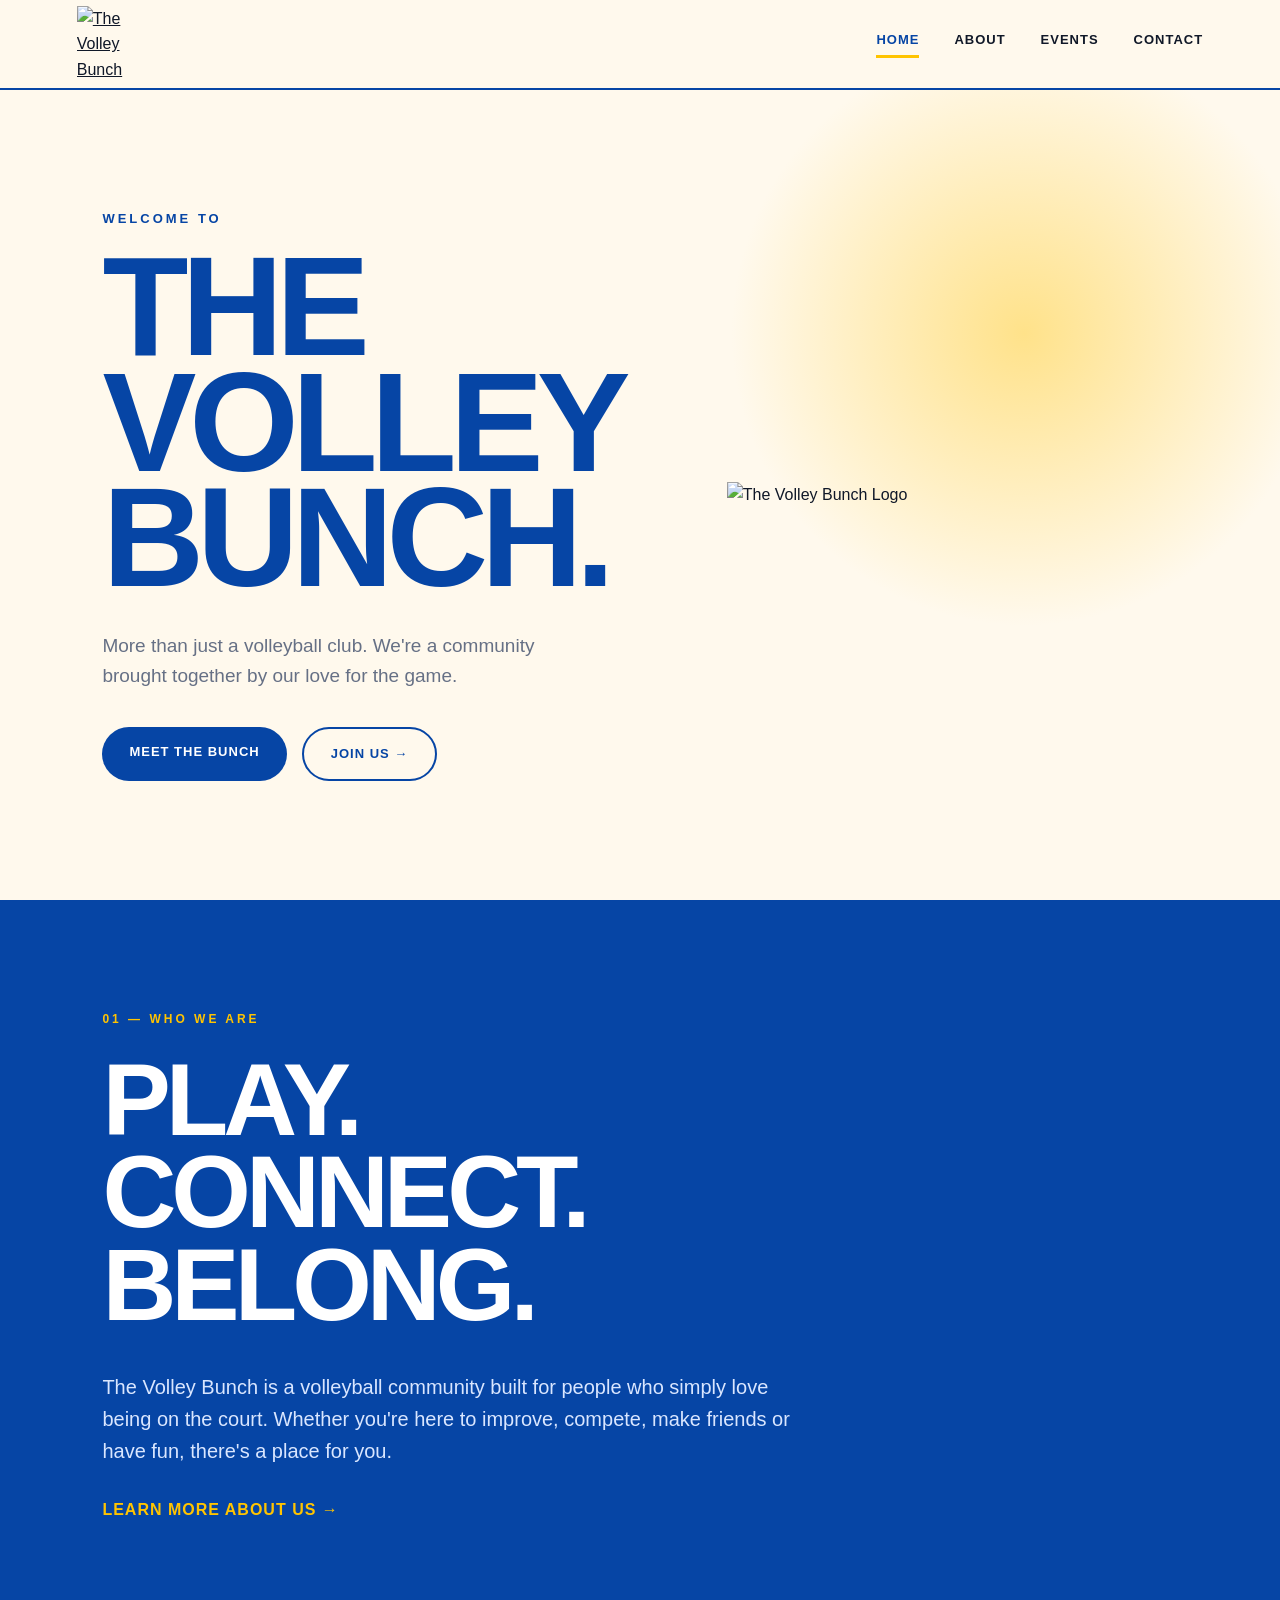
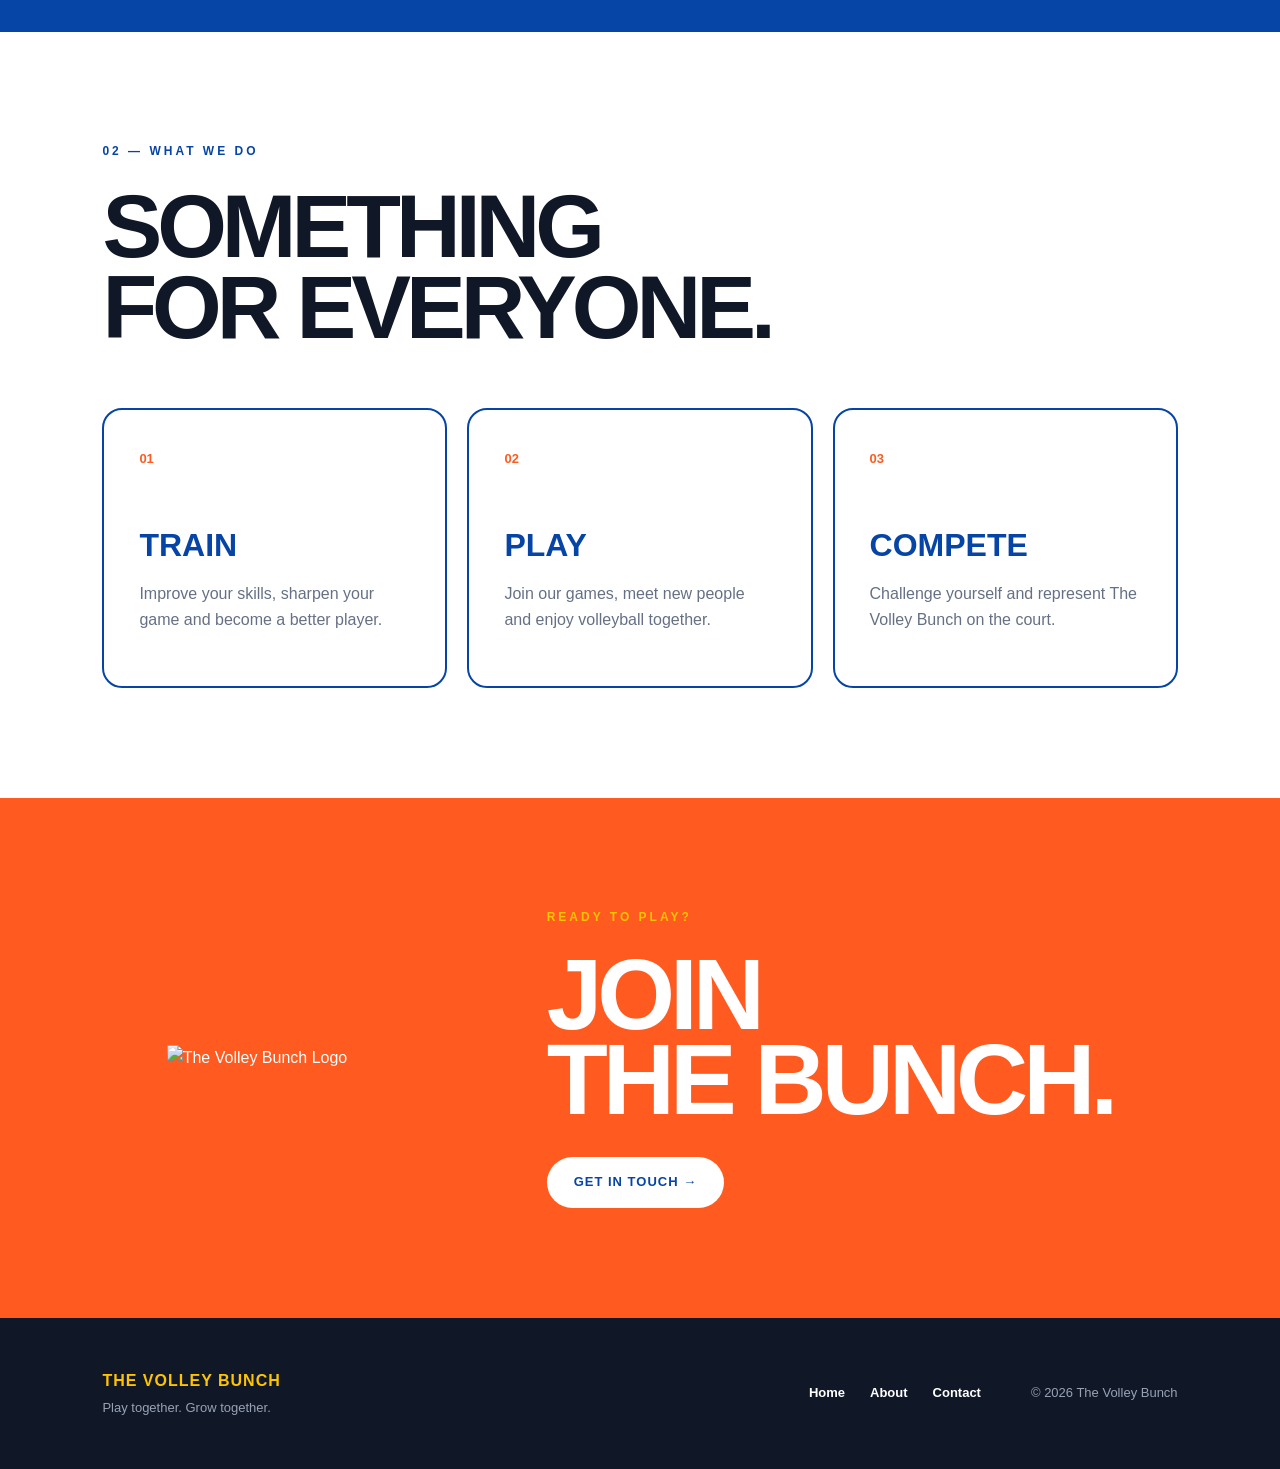
==== commit f8a3227c: "Update index.html" ====
--- a/index.html
+++ b/index.html
@@ -21,6 +21,7 @@
         <div class="nav-links">
             <a href="index.html" class="active">HOME</a>
             <a href="about.html">ABOUT</a>
+            <a href="events.html">EVENTS</a>
             <a href="contact.html">CONTACT</a>
         </div>
 
--- a/style.css
+++ b/style.css
@@ -1264,3 +1264,516 @@
     }
 
 }
+
+```css
+/* =========================================
+   EVENTS PAGE
+========================================= */
+
+
+/* EVENTS HERO */
+
+.events-hero {
+
+    min-height: 70vh;
+
+    display: flex;
+
+    flex-direction: column;
+
+    justify-content: center;
+
+    background: var(--orange);
+
+    color: white;
+}
+
+
+.events-hero .small-heading {
+
+    color: var(--yellow);
+
+}
+
+
+.events-hero h1 {
+
+    font-size: clamp(70px, 12vw, 160px);
+
+    line-height: 0.8;
+
+    letter-spacing: -7px;
+
+    color: white;
+
+    margin-bottom: 35px;
+
+}
+
+
+.events-hero > p:last-child {
+
+    max-width: 600px;
+
+    font-size: 20px;
+
+}
+
+
+/* =========================================
+   UPCOMING EVENTS
+========================================= */
+
+.upcoming-events {
+
+    background: var(--cream);
+
+}
+
+
+.upcoming-events h2,
+.past-events h2 {
+
+    font-size: clamp(50px, 7vw, 90px);
+
+    line-height: 0.85;
+
+    letter-spacing: -5px;
+
+    color: var(--navy);
+
+    margin-bottom: 70px;
+
+}
+
+
+/* UPCOMING EVENT */
+
+.upcoming-event {
+
+    display: grid;
+
+    grid-template-columns: 1fr 1fr;
+
+    gap: 60px;
+
+    align-items: center;
+
+    margin-bottom: 80px;
+
+}
+
+
+.event-image {
+
+    position: relative;
+
+    aspect-ratio: 4 / 3;
+
+    overflow: hidden;
+
+    border-radius: 25px;
+
+    background: var(--yellow);
+
+}
+
+
+.event-image img {
+
+    width: 100%;
+
+    height: 100%;
+
+    object-fit: cover;
+
+    display: block;
+
+}
+
+
+.event-badge {
+
+    position: absolute;
+
+    top: 20px;
+
+    left: 20px;
+
+    padding: 9px 15px;
+
+    border-radius: 30px;
+
+    background: var(--orange);
+
+    color: white;
+
+    font-size: 11px;
+
+    font-weight: 800;
+
+    letter-spacing: 1px;
+
+}
+
+
+.event-info {
+
+    max-width: 600px;
+
+}
+
+
+.event-date {
+
+    color: var(--orange);
+
+    font-size: 12px;
+
+    font-weight: 800;
+
+    letter-spacing: 2px;
+
+    margin-bottom: 15px;
+
+}
+
+
+.event-info h3 {
+
+    color: var(--navy);
+
+    font-size: clamp(40px, 5vw, 65px);
+
+    line-height: 0.9;
+
+    letter-spacing: -3px;
+
+    margin-bottom: 25px;
+
+}
+
+
+.event-info > p {
+
+    color: var(--grey);
+
+    font-size: 17px;
+
+    margin-bottom: 30px;
+
+}
+
+
+.event-details {
+
+    display: flex;
+
+    flex-direction: column;
+
+    gap: 15px;
+
+    padding: 20px 0;
+
+    margin-bottom: 30px;
+
+    border-top: 1px solid #D8D0C0;
+
+    border-bottom: 1px solid #D8D0C0;
+
+}
+
+
+.event-details div {
+
+    display: flex;
+
+    flex-direction: column;
+
+    gap: 3px;
+
+}
+
+
+.event-details span {
+
+    font-size: 10px;
+
+    font-weight: 800;
+
+    letter-spacing: 2px;
+
+    color: var(--grey);
+
+}
+
+
+.event-details strong {
+
+    font-size: 14px;
+
+    color: var(--navy);
+
+}
+
+
+/* PLACEHOLDER EVENT */
+
+.placeholder-image {
+
+    display: flex;
+
+    align-items: center;
+
+    justify-content: center;
+
+    font-size: 100px;
+
+}
+
+
+.placeholder-image .event-badge {
+
+    background: var(--navy);
+
+}
+
+
+/* =========================================
+   PAST EVENTS
+========================================= */
+
+.past-events {
+
+    background: white;
+
+}
+
+
+.past-event-grid {
+
+    display: grid;
+
+    grid-template-columns:
+        repeat(3, 1fr);
+
+    gap: 25px;
+
+}
+
+
+.past-event-card {
+
+    border: 2px solid var(--navy);
+
+    border-radius: 20px;
+
+    overflow: hidden;
+
+    background: var(--cream);
+
+    transition: 0.25s;
+
+}
+
+
+.past-event-card:hover {
+
+    transform: translateY(-8px);
+
+}
+
+
+.past-event-image {
+
+    width: 100%;
+
+    aspect-ratio: 4 / 3;
+
+    overflow: hidden;
+
+}
+
+
+.past-event-image img {
+
+    width: 100%;
+
+    height: 100%;
+
+    object-fit: cover;
+
+    display: block;
+
+    transition: 0.4s;
+
+}
+
+
+.past-event-card:hover .past-event-image img {
+
+    transform: scale(1.05);
+
+}
+
+
+.past-event-content {
+
+    padding: 30px;
+
+}
+
+
+.past-event-content h3 {
+
+    font-size: 30px;
+
+    line-height: 0.9;
+
+    letter-spacing: -2px;
+
+    color: var(--navy);
+
+    margin-bottom: 20px;
+
+}
+
+
+.past-event-content > p:not(.event-date) {
+
+    color: var(--grey);
+
+    font-size: 15px;
+
+    margin-bottom: 25px;
+
+}
+
+
+.past-event-content .text-link {
+
+    color: var(--orange);
+
+    font-size: 12px;
+
+}
+
+
+/* =========================================
+   EVENTS CTA
+========================================= */
+
+.event-cta {
+
+    background: var(--navy);
+
+    color: white;
+
+    display: flex;
+
+    justify-content: space-between;
+
+    align-items: center;
+
+    gap: 60px;
+
+}
+
+
+.event-cta .section-label {
+
+    color: var(--yellow);
+
+}
+
+
+.event-cta h2 {
+
+    font-size: clamp(55px, 8vw, 100px);
+
+    line-height: 0.85;
+
+    letter-spacing: -5px;
+
+    margin-bottom: 40px;
+
+}
+
+
+.event-cta img {
+
+    width: 330px;
+
+    max-width: 35%;
+
+}
+
+
+/* =========================================
+   EVENTS MOBILE
+========================================= */
+
+@media (max-width: 800px) {
+
+
+    .events-hero {
+
+        min-height: 60vh;
+
+    }
+
+
+    .events-hero h1 {
+
+        letter-spacing: -4px;
+
+    }
+
+
+    .upcoming-event {
+
+        grid-template-columns: 1fr;
+
+        gap: 35px;
+
+        margin-bottom: 70px;
+
+    }
+
+
+    .event-info h3 {
+
+        letter-spacing: -2px;
+
+    }
+
+
+    .past-event-grid {
+
+        grid-template-columns: 1fr;
+
+    }
+
+
+    .event-cta {
+
+        flex-direction: column;
+
+        align-items: flex-start;
+
+    }
+
+
+    .event-cta img {
+
+        max-width: 60%;
+
+        width: 280px;
+
+        align-self: center;
+
+    }
+
+}
+```
+
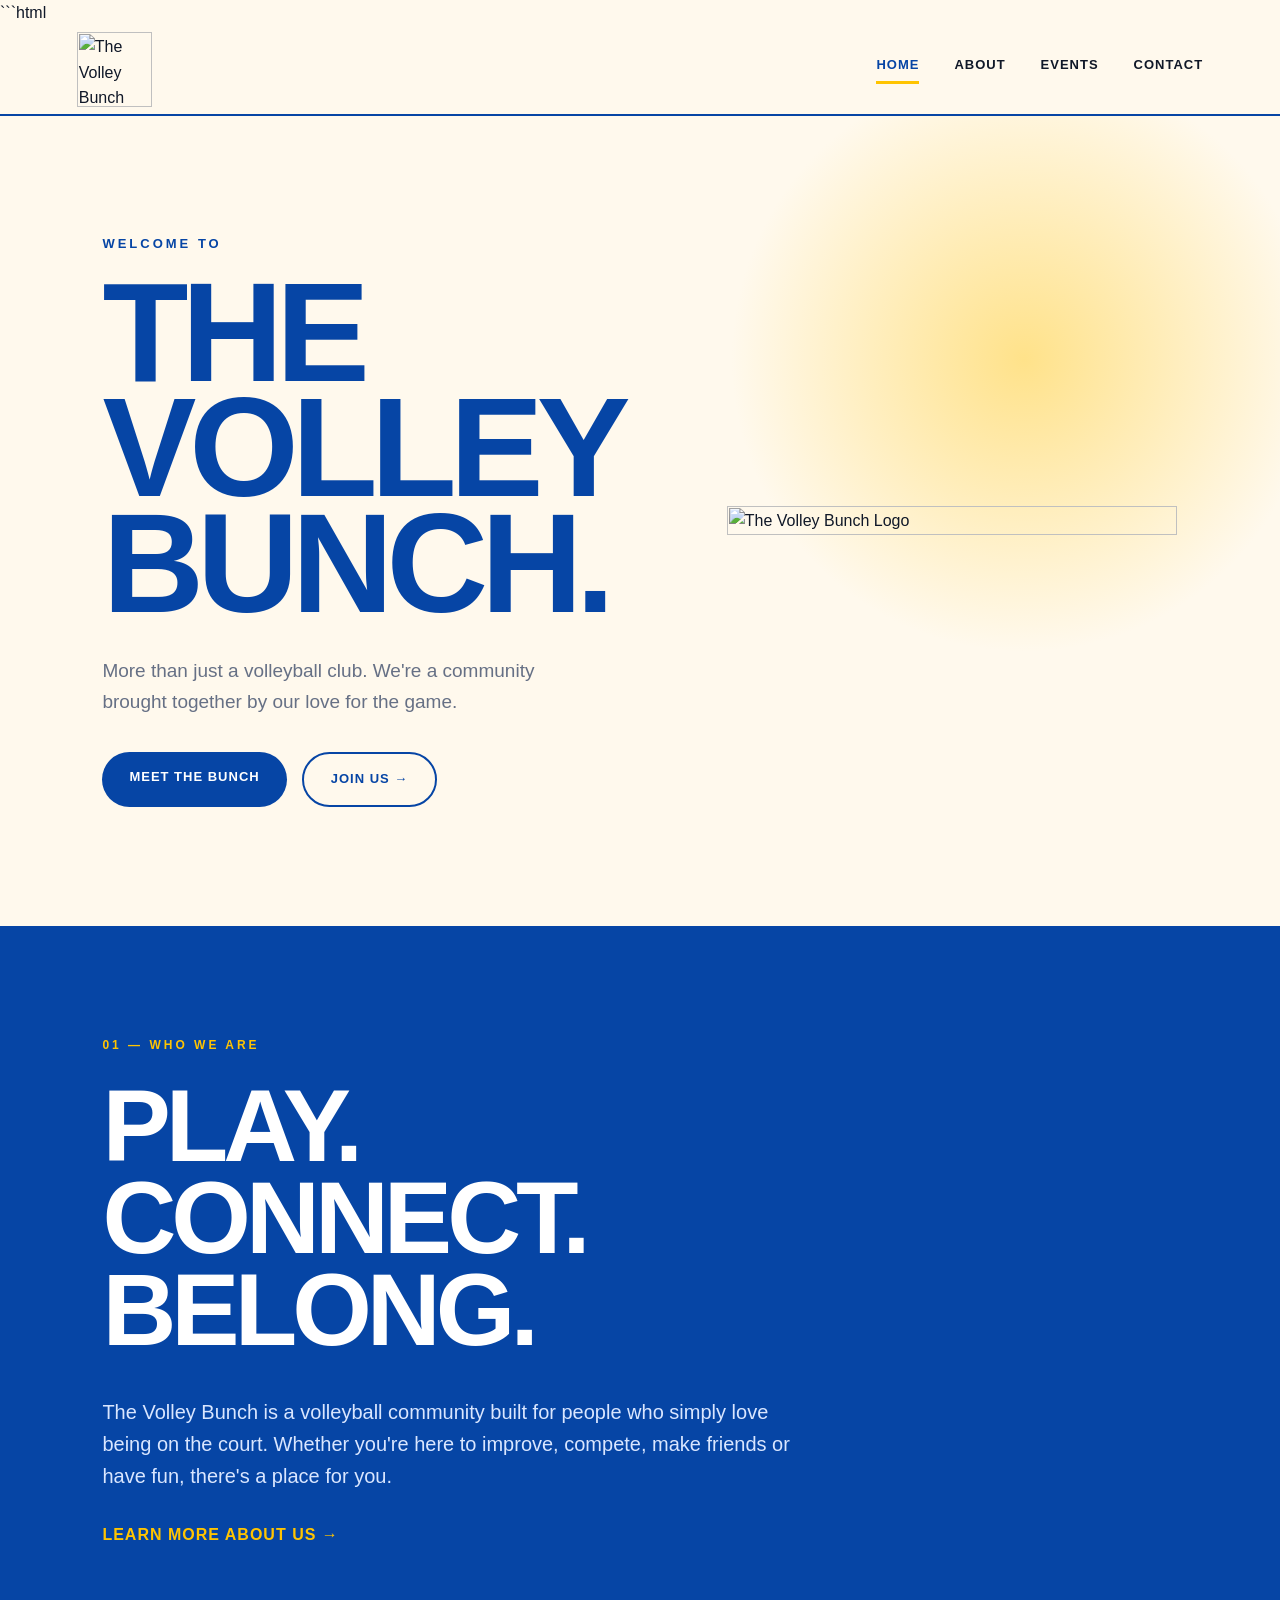
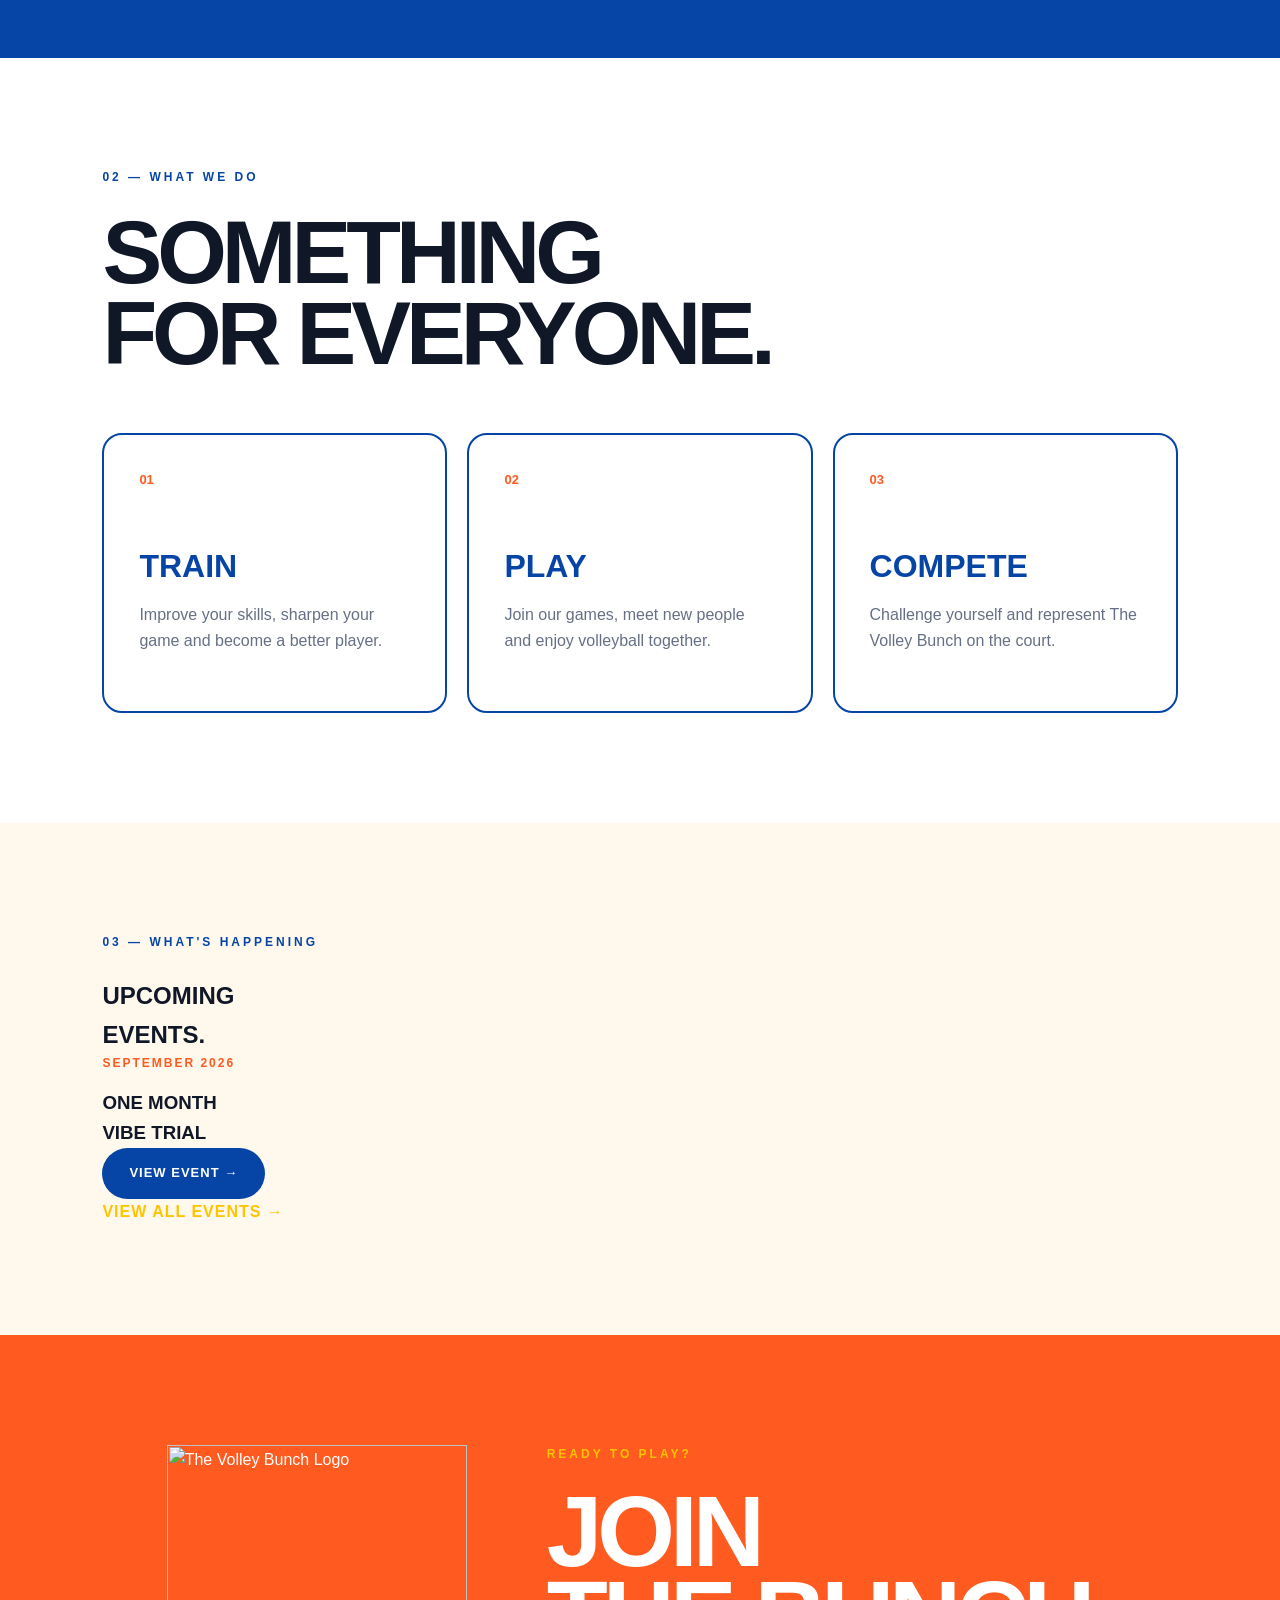
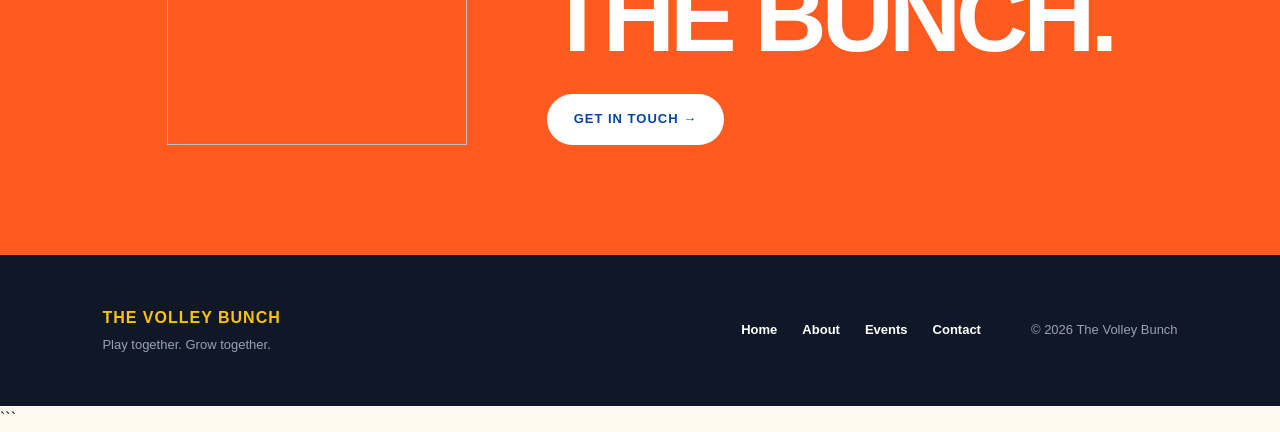
==== commit 3a2bcd10: "Update index.html" ====
--- a/index.html
+++ b/index.html
@@ -1,66 +1,128 @@
+```html
 <!DOCTYPE html>
 <html lang="en">
+
 <head>
+
     <meta charset="UTF-8">
-    <meta name="viewport" content="width=device-width, initial-scale=1.0">
+
+    <meta name="viewport"
+          content="width=device-width, initial-scale=1.0">
 
     <title>The Volley Bunch | Home</title>
 
     <link rel="stylesheet" href="style.css">
+
 </head>
 
+
 <body>
 
-    <!-- NAVIGATION -->
+
+    <!-- =========================
+         NAVIGATION
+    ========================== -->
+
     <nav class="navbar">
 
         <a href="index.html" class="nav-logo">
-            <img src="images/volley-bunch-logo.png" alt="The Volley Bunch">
+
+            <img
+                src="images/volley-bunch-logo.png"
+                alt="The Volley Bunch"
+            >
+
         </a>
 
+
         <div class="nav-links">
-            <a href="index.html" class="active">HOME</a>
-            <a href="about.html">ABOUT</a>
-            <a href="events.html">EVENTS</a>
-            <a href="contact.html">CONTACT</a>
+
+            <a href="index.html"
+               class="active">
+                HOME
+            </a>
+
+            <a href="about.html">
+                ABOUT
+            </a>
+
+            <a href="events.html">
+                EVENTS
+            </a>
+
+            <a href="contact.html">
+                CONTACT
+            </a>
+
         </div>
 
     </nav>
 
 
-    <!-- HERO -->
+
+    <!-- =========================
+         HERO
+    ========================== -->
+
     <section class="hero">
 
+
         <div class="hero-content">
+
 
             <p class="small-heading">
                 WELCOME TO
             </p>
 
+
             <h1>
+
                 THE<br>
+
                 VOLLEY<br>
+
                 BUNCH.
+
             </h1>
 
+
             <p class="hero-description">
+
                 More than just a volleyball club.
+
                 We're a community brought together
                 by our love for the game.
+
             </p>
 
+
             <div class="hero-buttons">
-                <a href="about.html" class="button button-primary">
+
+
+                <a
+                    href="about.html"
+                    class="button button-primary"
+                >
                     MEET THE BUNCH
                 </a>
 
-                <a href="contact.html" class="button button-secondary">
+
+                <a
+                    href="contact.html"
+                    class="button button-secondary"
+                >
                     JOIN US →
                 </a>
+
+
             </div>
 
-        </div>
-
+
+        </div>
+
+
+
+        <!-- HERO LOGO -->
 
         <div class="hero-logo">
 
@@ -71,155 +133,333 @@
 
         </div>
 
+
     </section>
 
 
-    <!-- INTRODUCTION -->
+
+    <!-- =========================
+         INTRODUCTION
+    ========================== -->
+
     <section class="intro">
+
 
         <p class="section-label">
             01 — WHO WE ARE
         </p>
 
+
         <h2>
+
             PLAY.<br>
+
             CONNECT.<br>
+
             BELONG.
+
         </h2>
 
+
         <p class="intro-text">
+
             The Volley Bunch is a volleyball community built
             for people who simply love being on the court.
+
             Whether you're here to improve, compete,
             make friends or have fun, there's a place for you.
+
         </p>
 
-        <a href="about.html" class="text-link">
+
+        <a
+            href="about.html"
+            class="text-link"
+        >
             LEARN MORE ABOUT US →
         </a>
 
+
     </section>
 
 
-    <!-- WHAT WE DO -->
+
+    <!-- =========================
+         ACTIVITIES
+    ========================== -->
+
     <section class="activities">
+
 
         <p class="section-label">
             02 — WHAT WE DO
         </p>
 
+
         <h2>
+
             SOMETHING<br>
+
             FOR EVERYONE.
+
         </h2>
 
 
+
         <div class="activity-grid">
 
+
+            <!-- TRAIN -->
+
             <div class="activity-card">
 
-                <span>01</span>
+                <span>
+                    01
+                </span>
+
 
                 <h3>
                     TRAIN
                 </h3>
 
+
                 <p>
-                    Improve your skills, sharpen your game
+
+                    Improve your skills,
+                    sharpen your game
                     and become a better player.
+
                 </p>
 
             </div>
 
 
+
+            <!-- PLAY -->
+
             <div class="activity-card">
 
-                <span>02</span>
+                <span>
+                    02
+                </span>
+
 
                 <h3>
                     PLAY
                 </h3>
 
+
                 <p>
-                    Join our games, meet new people
+
+                    Join our games,
+                    meet new people
                     and enjoy volleyball together.
+
                 </p>
 
             </div>
 
 
+
+            <!-- COMPETE -->
+
             <div class="activity-card">
 
-                <span>03</span>
+                <span>
+                    03
+                </span>
+
 
                 <h3>
                     COMPETE
                 </h3>
 
+
                 <p>
+
                     Challenge yourself and represent
                     The Volley Bunch on the court.
+
                 </p>
 
             </div>
 
-        </div>
+
+        </div>
+
 
     </section>
 
 
-    <!-- CTA -->
+
+    <!-- =========================
+         UPCOMING EVENTS PREVIEW
+    ========================== -->
+
+    <section class="home-events">
+
+
+        <p class="section-label">
+            03 — WHAT'S HAPPENING
+        </p>
+
+
+        <h2>
+
+            UPCOMING<br>
+
+            EVENTS.
+
+        </h2>
+
+
+        <div class="home-event">
+
+
+            <div>
+
+                <p class="event-date">
+                    SEPTEMBER 2026
+                </p>
+
+
+                <h3>
+                    ONE MONTH<br>
+                    VIBE TRIAL
+                </h3>
+
+
+            </div>
+
+
+            <a
+                href="events.html"
+                class="button button-primary"
+            >
+                VIEW EVENT →
+            </a>
+
+
+        </div>
+
+
+        <a
+            href="events.html"
+            class="text-link"
+        >
+            VIEW ALL EVENTS →
+        </a>
+
+
+    </section>
+
+
+
+    <!-- =========================
+         CALL TO ACTION
+    ========================== -->
+
     <section class="home-cta">
+
 
         <img
             src="images/volley-bunch-logo.png"
             alt="The Volley Bunch Logo"
         >
 
+
         <div>
+
 
             <p class="section-label">
                 READY TO PLAY?
             </p>
 
+
             <h2>
+
                 JOIN<br>
+
                 THE BUNCH.
+
             </h2>
 
-            <a href="contact.html" class="button button-light">
+
+            <a
+                href="contact.html"
+                class="button button-light"
+            >
                 GET IN TOUCH →
             </a>
 
-        </div>
+
+        </div>
+
 
     </section>
 
 
-    <!-- FOOTER -->
+
+    <!-- =========================
+         FOOTER
+    ========================== -->
+
     <footer>
 
+
         <div>
-            <strong>THE VOLLEY BUNCH</strong>
+
+            <strong>
+                THE VOLLEY BUNCH
+            </strong>
+
 
             <p>
                 Play together. Grow together.
             </p>
-        </div>
+
+        </div>
+
+
 
         <div class="footer-links">
 
-            <a href="index.html">Home</a>
-            <a href="about.html">About</a>
-            <a href="contact.html">Contact</a>
-
-        </div>
+
+            <a href="index.html">
+                Home
+            </a>
+
+
+            <a href="about.html">
+                About
+            </a>
+
+
+            <a href="events.html">
+                Events
+            </a>
+
+
+            <a href="contact.html">
+                Contact
+            </a>
+
+
+        </div>
+
+
 
         <p class="copyright">
+
             © 2026 The Volley Bunch
+
         </p>
 
+
     </footer>
 
+
 </body>
+
 </html>
+```
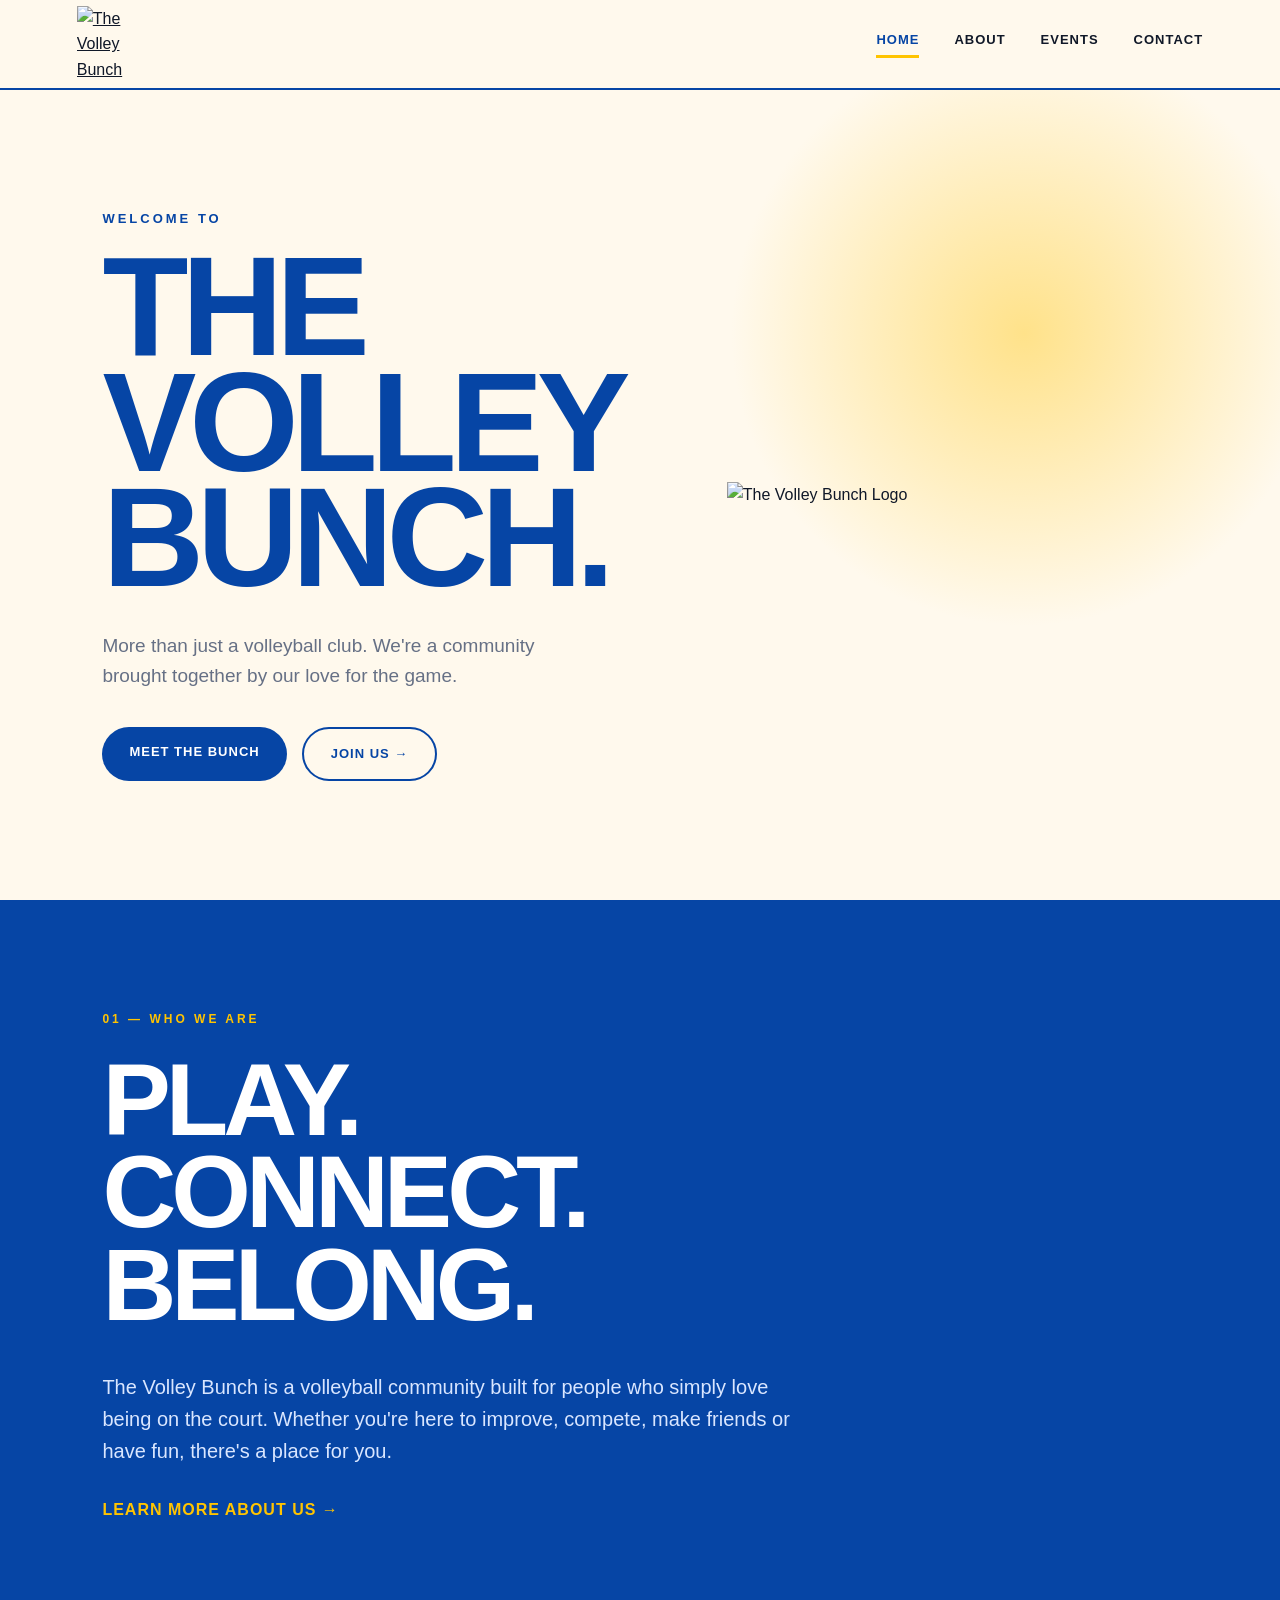
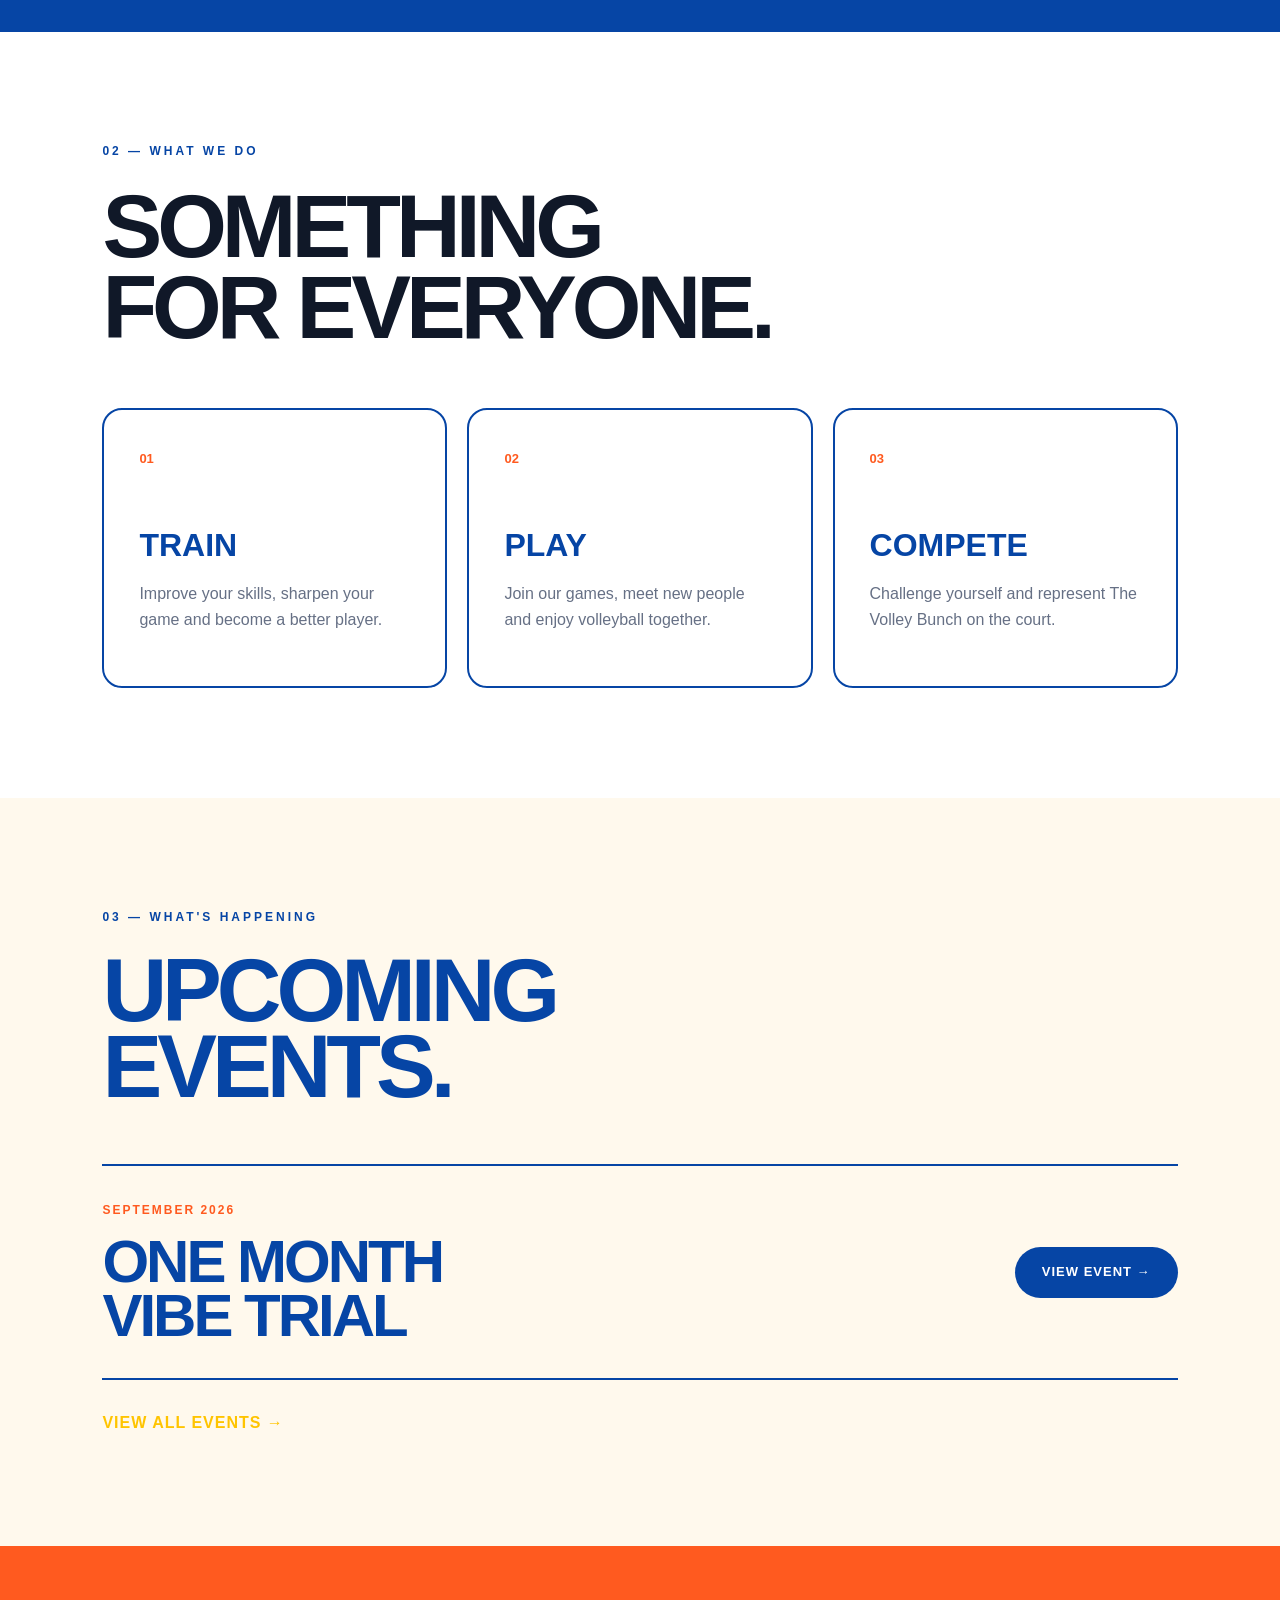
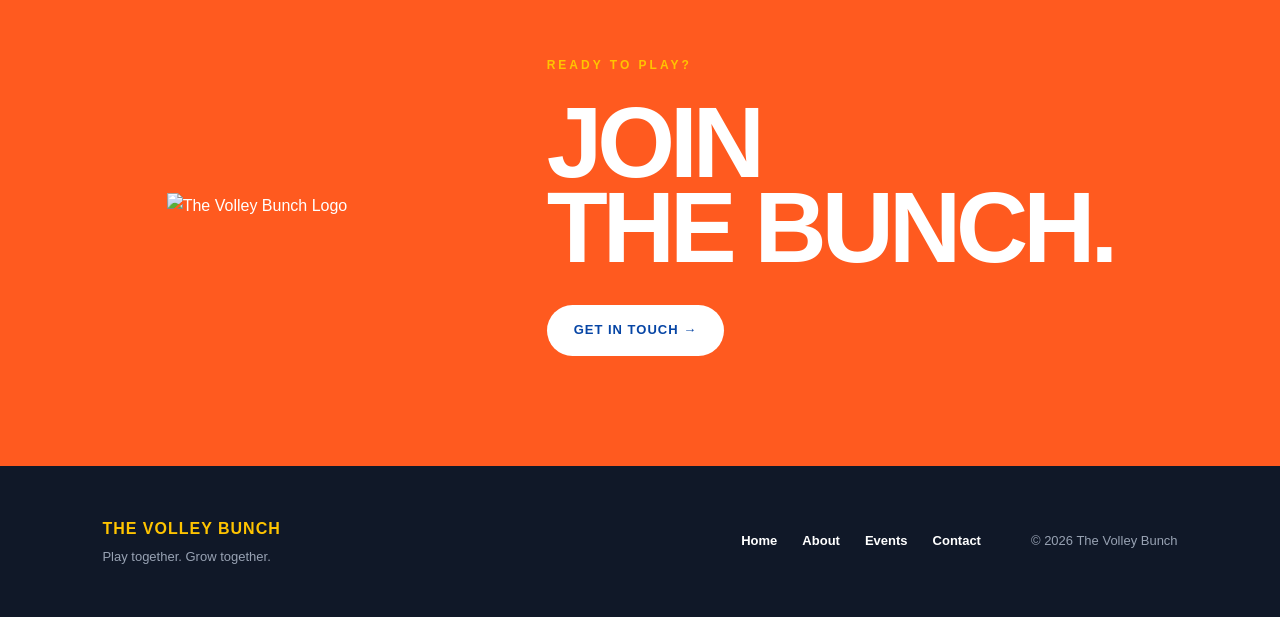
==== commit 25fea12d: "Update index.html" ====
--- a/index.html
+++ b/index.html
@@ -1,4 +1,3 @@
-```html
 <!DOCTYPE html>
 <html lang="en">
 
@@ -462,4 +461,3 @@
 </body>
 
 </html>
-```
--- a/style.css
+++ b/style.css
@@ -1775,5 +1775,54 @@
     }
 
 }
+
+```css
+/* =========================================
+   HOME — EVENTS PREVIEW
+========================================= */
+
+.home-events {
+    background: var(--cream);
+}
+
+.home-events h2 {
+    font-size: clamp(50px, 7vw, 90px);
+    line-height: 0.85;
+    letter-spacing: -5px;
+    color: var(--navy);
+    margin-bottom: 60px;
+}
+
+.home-event {
+    display: flex;
+    justify-content: space-between;
+    align-items: center;
+    gap: 30px;
+
+    padding: 35px 0;
+
+    border-top: 2px solid var(--navy);
+    border-bottom: 2px solid var(--navy);
+
+    margin-bottom: 30px;
+}
+
+.home-event h3 {
+    font-size: clamp(35px, 5vw, 60px);
+    line-height: 0.9;
+    letter-spacing: -3px;
+    color: var(--navy);
+}
+
+@media (max-width: 700px) {
+
+    .home-event {
+        flex-direction: column;
+        align-items: flex-start;
+    }
+
+}
 ```
 
+```
+
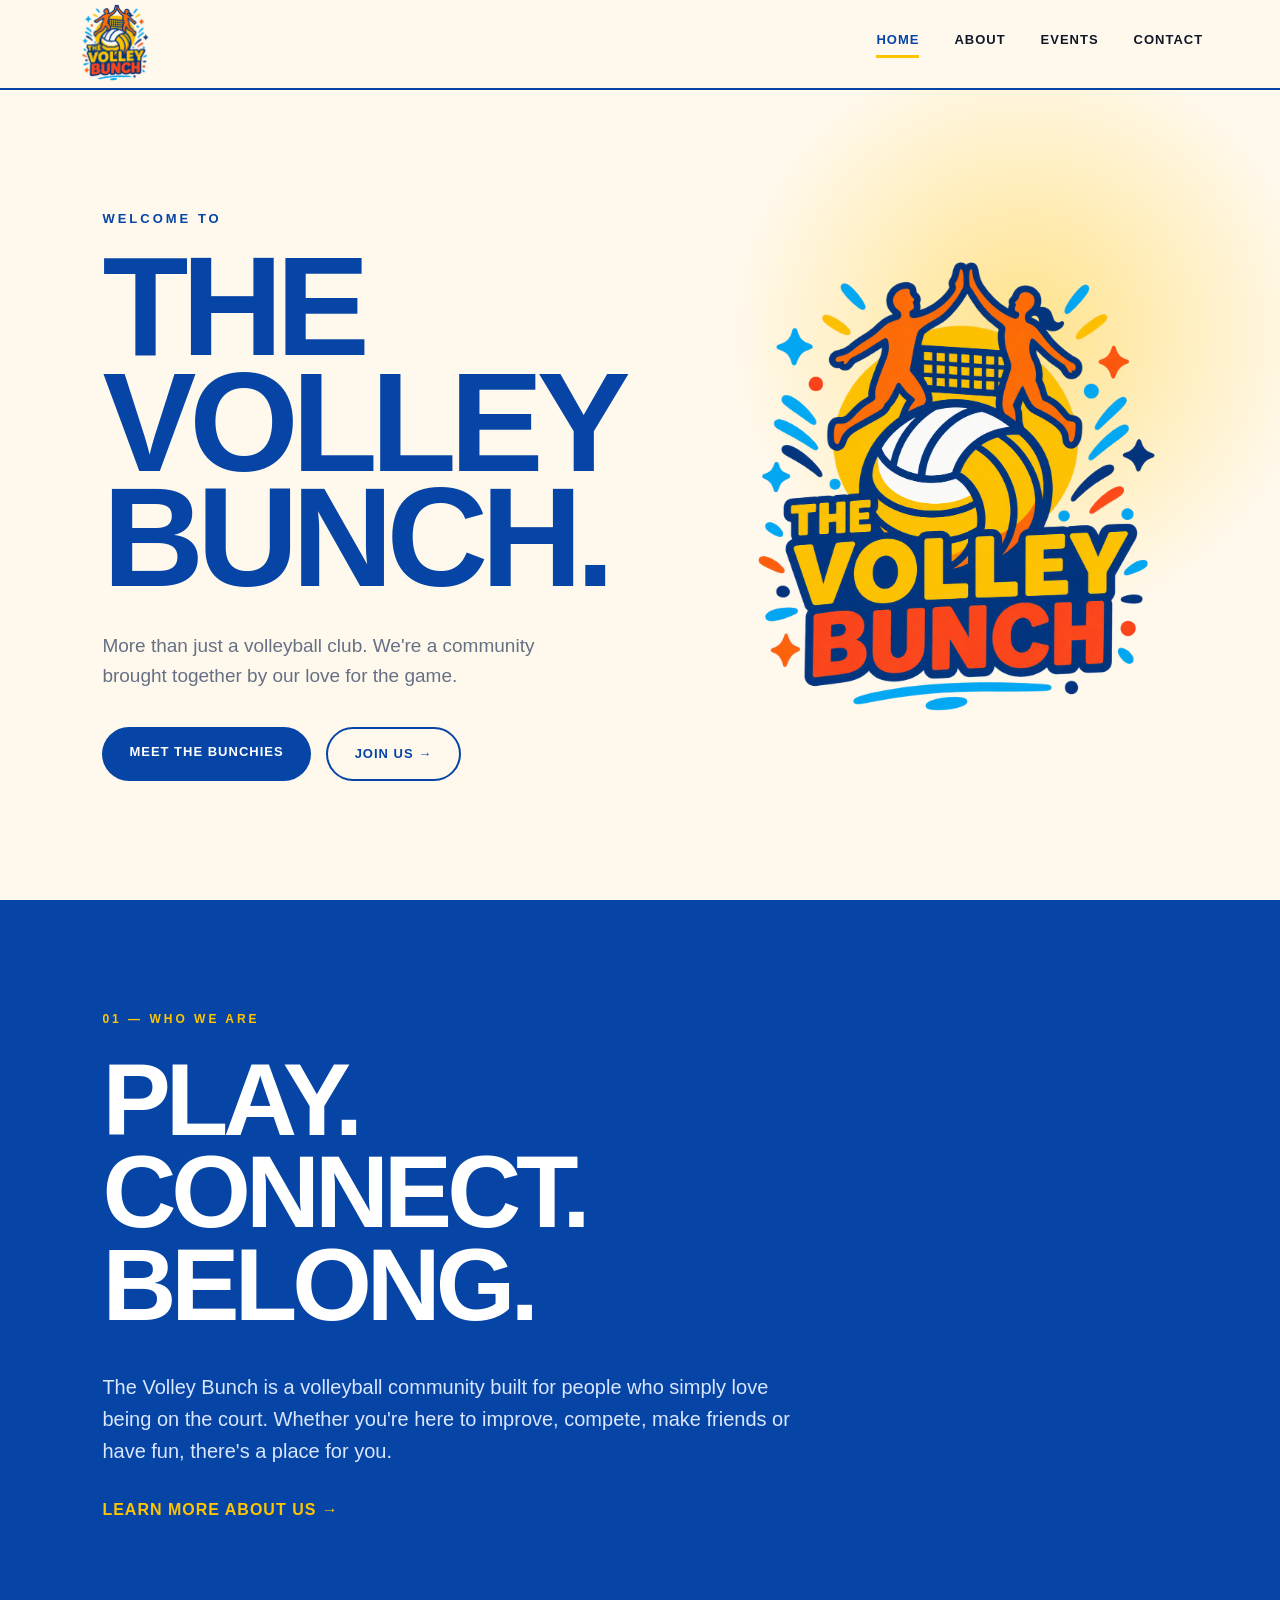
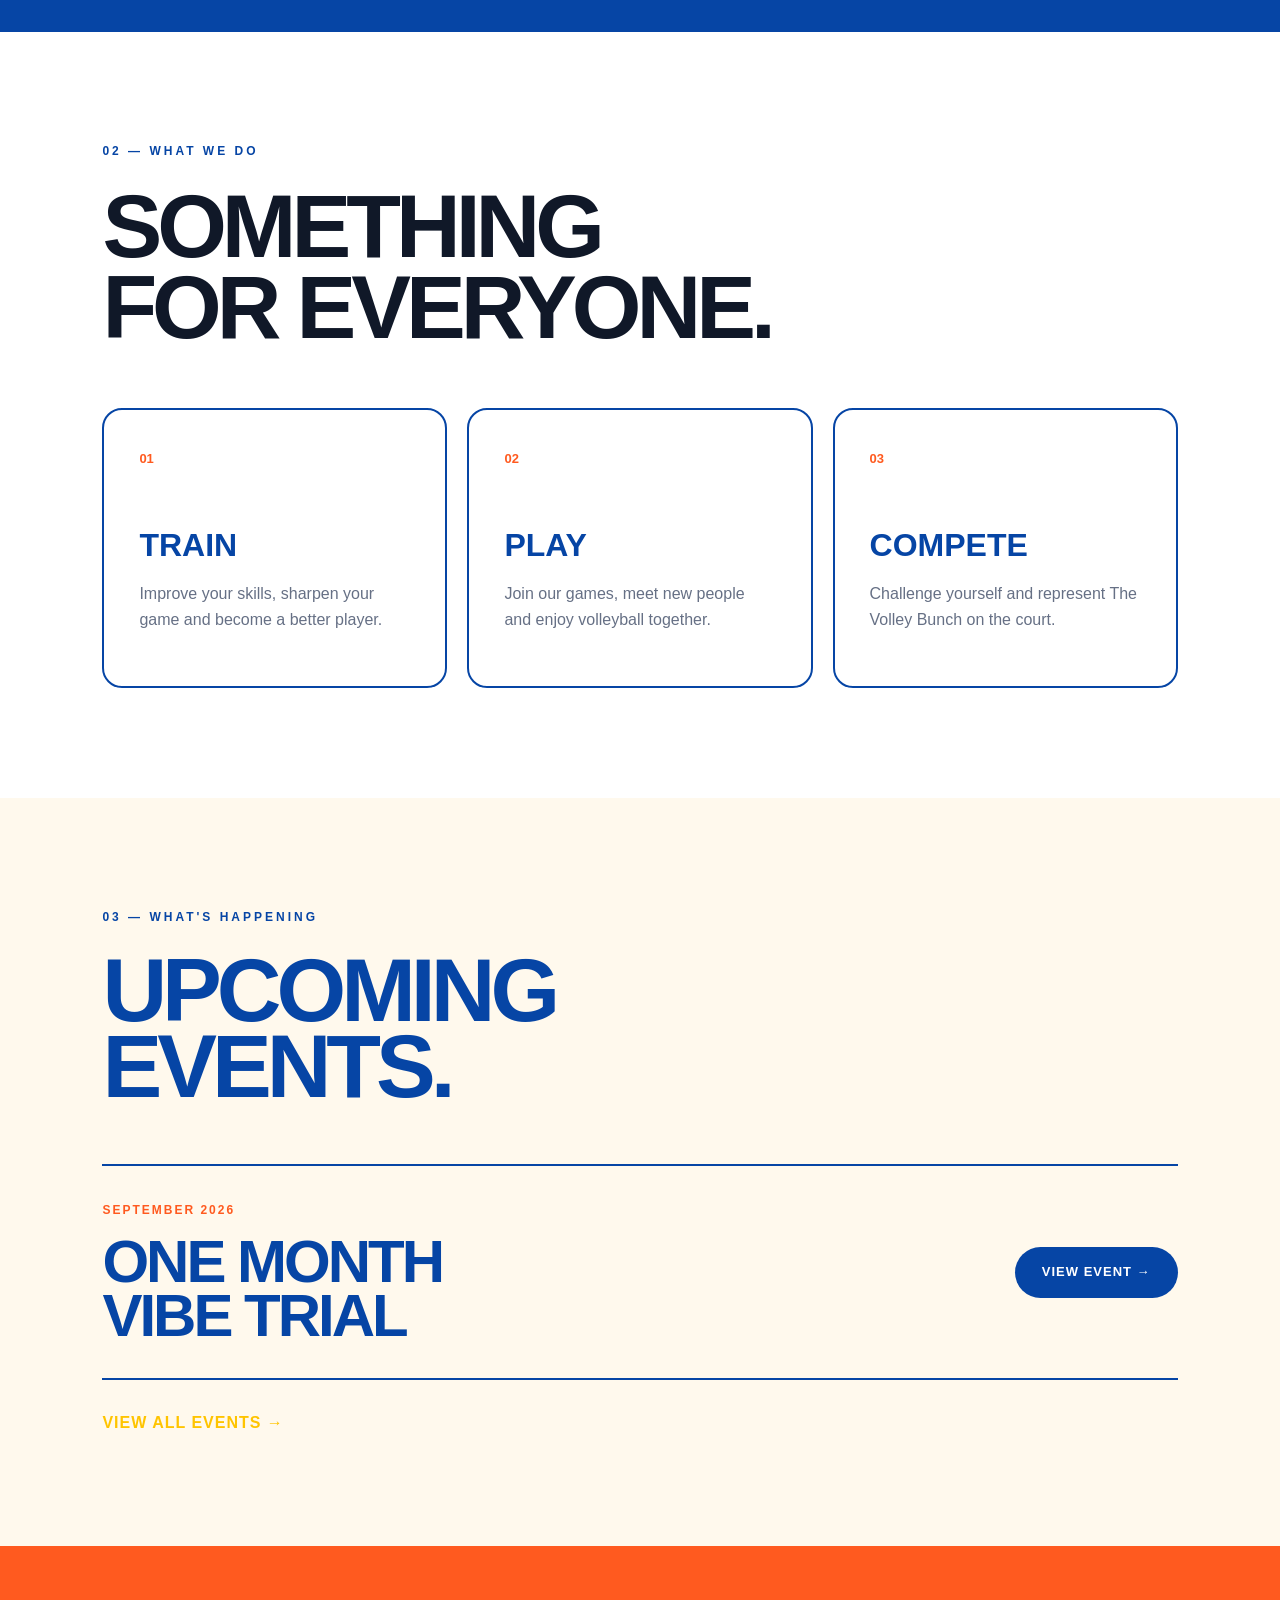
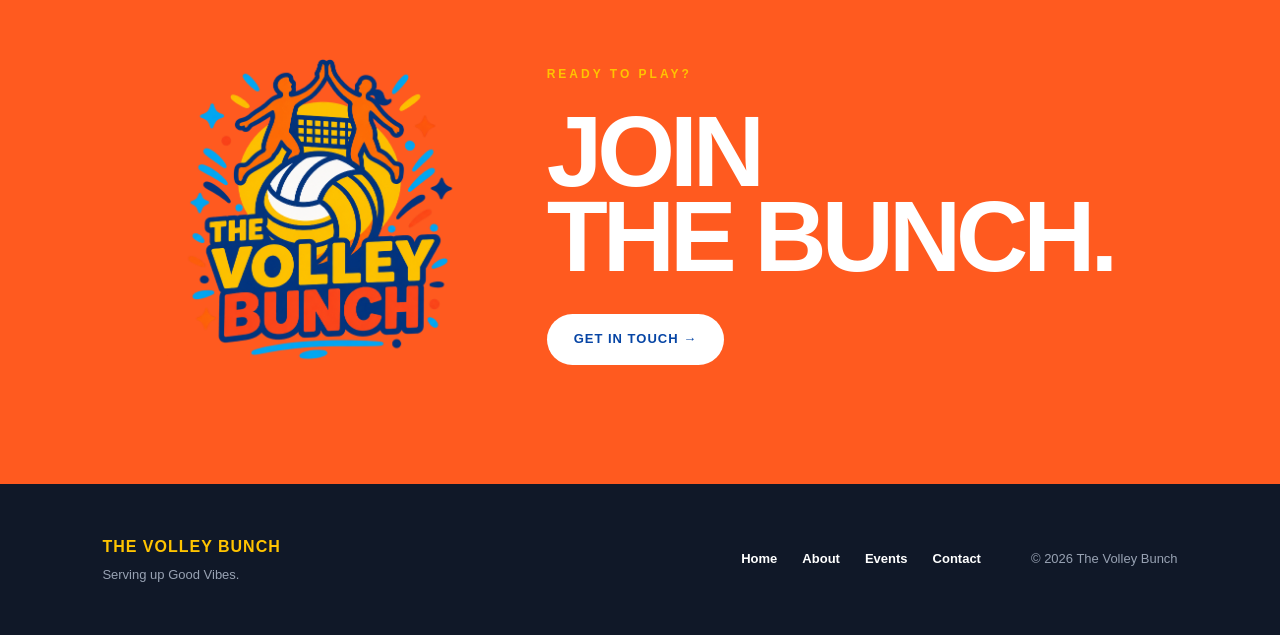
==== commit 974fcec8: "Update index.html" ====
--- a/index.html
+++ b/index.html
@@ -27,7 +27,7 @@
         <a href="index.html" class="nav-logo">
 
             <img
-                src="images/volley-bunch-logo.png"
+                src="images/tvb-logo.png"
                 alt="The Volley Bunch"
             >
 
@@ -102,7 +102,7 @@
                     href="about.html"
                     class="button button-primary"
                 >
-                    MEET THE BUNCH
+                    MEET THE BUNCHIES
                 </a>
 
 
@@ -126,7 +126,7 @@
         <div class="hero-logo">
 
             <img
-                src="images/volley-bunch-logo.png"
+                src="images/tvb-logo.png"
                 alt="The Volley Bunch Logo"
             >
 
@@ -362,7 +362,7 @@
 
 
         <img
-            src="images/volley-bunch-logo.png"
+            src="images/tvb-logo.png"
             alt="The Volley Bunch Logo"
         >
 
@@ -414,7 +414,7 @@
 
 
             <p>
-                Play together. Grow together.
+                Serving up Good Vibes.
             </p>
 
         </div>
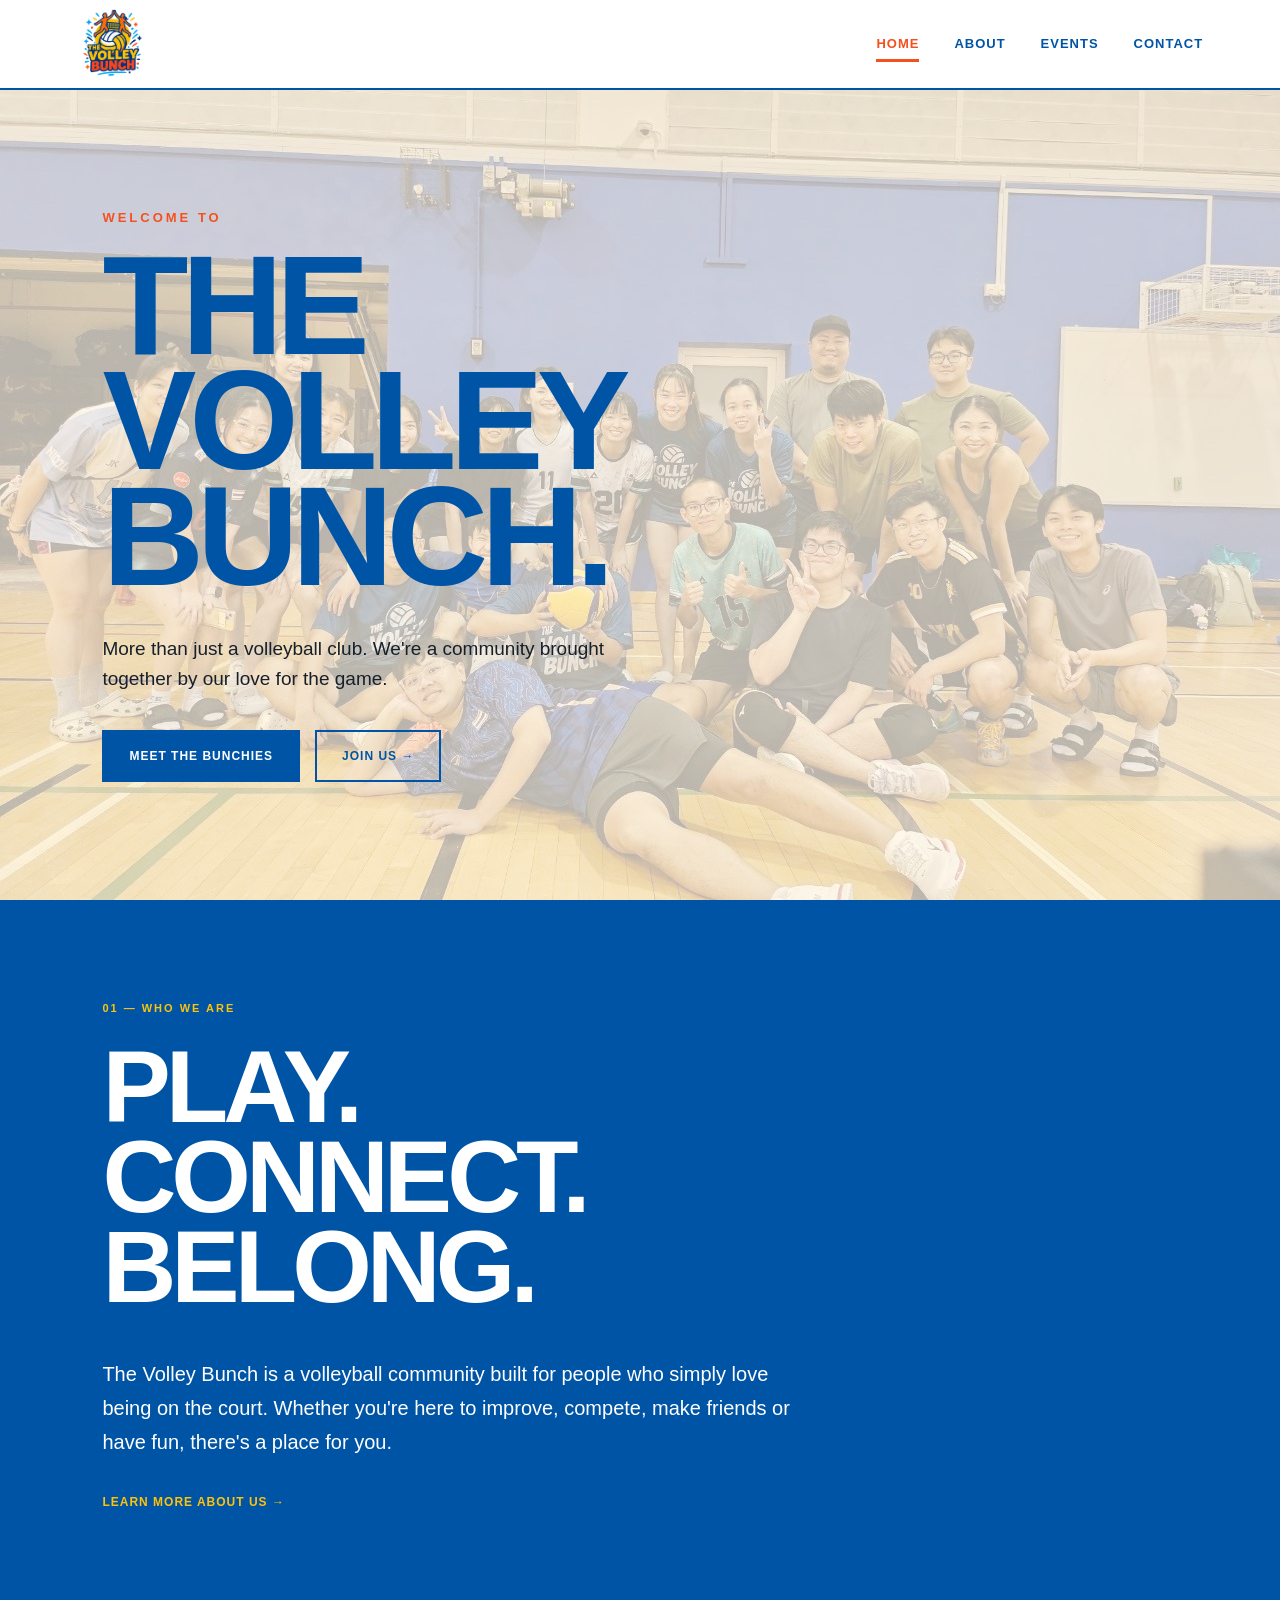
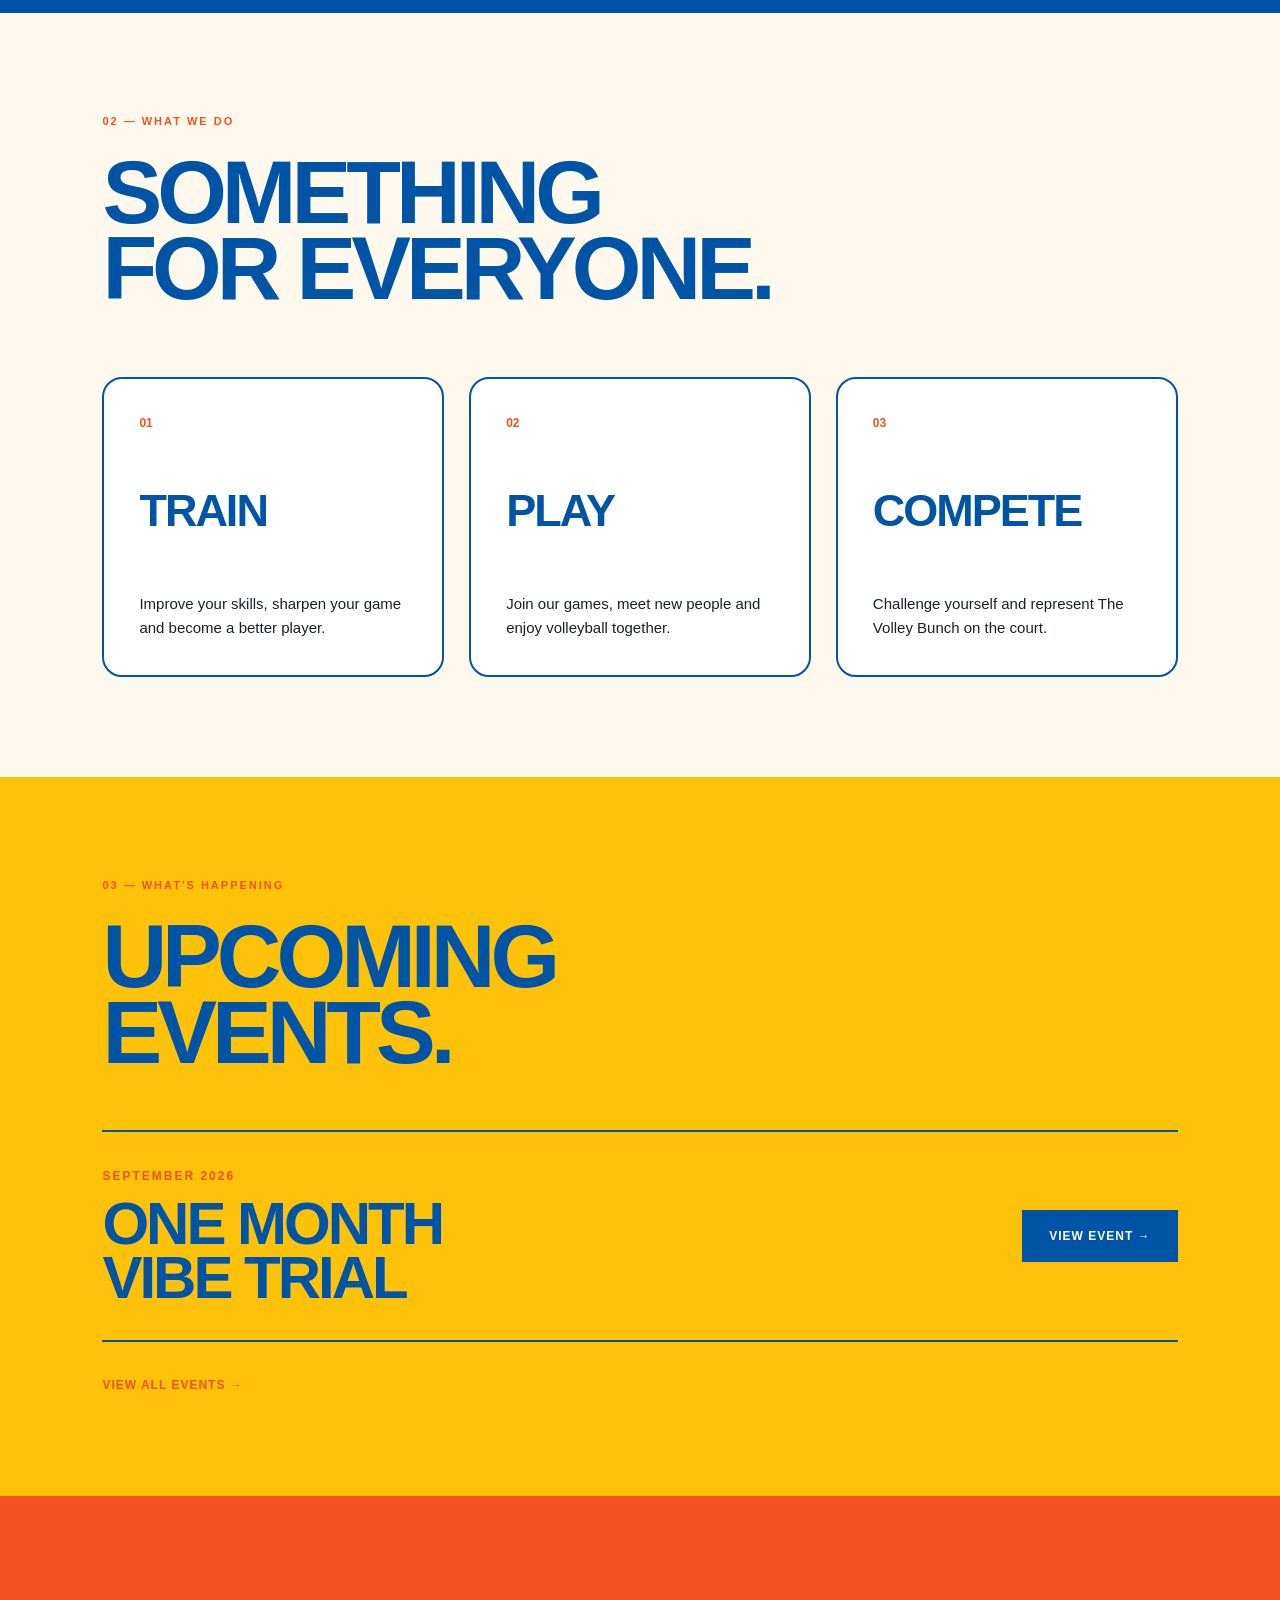
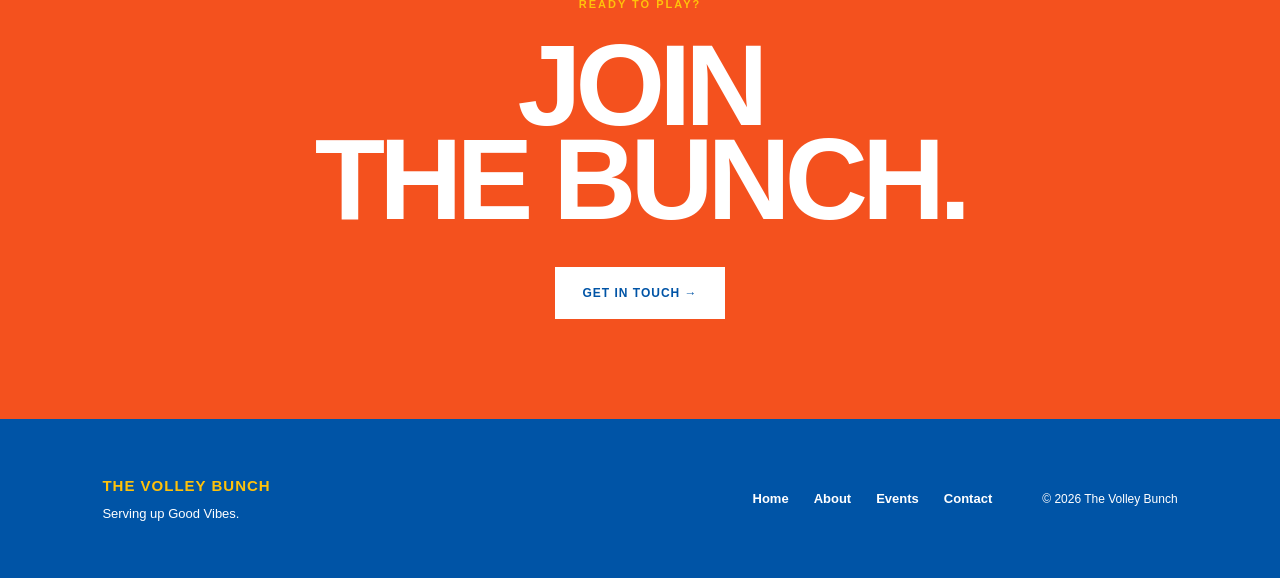
==== commit 8bc6a4b3: "Update index.html" ====
--- a/index.html
+++ b/index.html
@@ -64,6 +64,9 @@
     ========================== -->
 
     <section class="hero">
+
+
+        <div class="hero-overlay"></div>
 
 
         <div class="hero-content">
@@ -120,25 +123,12 @@
         </div>
 
 
-
-        <!-- HERO LOGO -->
-
-        <div class="hero-logo">
-
-            <img
-                src="images/tvb-logo.png"
-                alt="The Volley Bunch Logo"
-            >
-
-        </div>
-
-
     </section>
 
 
 
     <!-- =========================
-         INTRODUCTION
+         01 — WHO WE ARE
     ========================== -->
 
     <section class="intro">
@@ -184,7 +174,7 @@
 
 
     <!-- =========================
-         ACTIVITIES
+         02 — WHAT WE DO
     ========================== -->
 
     <section class="activities">
@@ -292,7 +282,7 @@
 
 
     <!-- =========================
-         UPCOMING EVENTS PREVIEW
+         03 — UPCOMING EVENTS
     ========================== -->
 
     <section class="home-events">
@@ -326,7 +316,6 @@
                     ONE MONTH<br>
                     VIBE TRIAL
                 </h3>
-
 
             </div>
 
@@ -361,12 +350,6 @@
     <section class="home-cta">
 
 
-        <img
-            src="images/tvb-logo.png"
-            alt="The Volley Bunch Logo"
-        >
-
-
         <div>
 
 
--- a/style.css
+++ b/style.css
@@ -5,62 +5,82 @@
 
 
 /* =========================================
-   COLOURS
+   COLOUR VARIABLES
 ========================================= */
 
 :root {
 
-    --navy: #0645A5;
-    --dark-blue: #05377F;
-
-    --yellow: #FFC400;
-    --orange: #FF5A1F;
+    --navy: #0054A6;
+    --blue: #0077B6;
+
+    --yellow: #FFC20A;
+
+    --orange: #F4511E;
 
     --cream: #FFF9ED;
+
     --white: #FFFFFF;
 
-    --dark: #101828;
-    --grey: #667085;
-    --light-grey: #EAEAEA;
+    --dark: #17202A;
+
+    --grey: #666666;
+
 }
 
 
 /* =========================================
-   RESET
+   GENERAL
 ========================================= */
 
 * {
+
+    box-sizing: border-box;
+
     margin: 0;
+
     padding: 0;
-    box-sizing: border-box;
+
 }
 
 
 html {
+
     scroll-behavior: smooth;
+
 }
 
 
 body {
+
     font-family:
         Arial,
         Helvetica,
         sans-serif;
 
     background: var(--cream);
-    color: var(--dark);
-
-    line-height: 1.6;
-}
-
+
+    color: var(--navy);
+
+    line-height: 1.5;
+
+}
+
+
+/* Remove default link styling */
+
+a {
+
+    text-decoration: none;
+
+}
+
+
+/* Images */
 
 img {
+
     max-width: 100%;
-}
-
-
-a {
-    color: inherit;
+
 }
 
 
@@ -71,6 +91,7 @@
 .navbar {
 
     position: sticky;
+
     top: 0;
 
     z-index: 1000;
@@ -80,37 +101,56 @@
     display: flex;
 
     justify-content: space-between;
+
     align-items: center;
 
     padding: 10px 6%;
 
-    background: rgba(255, 249, 237, 0.96);
-
-    backdrop-filter: blur(10px);
+    background: var(--white);
 
     border-bottom: 2px solid var(--navy);
+
+}
+
+
+/* LOGO */
+
+.nav-logo {
+
+    display: flex;
+
+    align-items: center;
+
 }
 
 
 .nav-logo img {
 
-    width: 75px;
-
-    display: block;
-}
-
+    width: 70px;
+
+    height: 70px;
+
+    object-fit: contain;
+
+}
+
+
+/* NAVIGATION LINKS */
 
 .nav-links {
 
     display: flex;
 
+    align-items: center;
+
     gap: 35px;
+
 }
 
 
 .nav-links a {
 
-    text-decoration: none;
+    color: var(--navy);
 
     font-size: 13px;
 
@@ -118,9 +158,14 @@
 
     letter-spacing: 1px;
 
-    transition: 0.2s;
-}
-
+    position: relative;
+
+    padding: 8px 0;
+
+}
+
+
+/* Hover */
 
 .nav-links a:hover {
 
@@ -129,289 +174,435 @@
 }
 
 
+/* Active page */
+
 .nav-links a.active {
 
+    color: var(--orange);
+
+}
+
+
+/* Small line under active page */
+
+.nav-links a.active::after {
+
+    content: "";
+
+    position: absolute;
+
+    left: 0;
+
+    right: 0;
+
+    bottom: 0;
+
+    height: 3px;
+
+    background: var(--orange);
+
+}
+
+
+/* =========================================
+   GENERAL SECTION SETTINGS
+========================================= */
+
+section {
+
+    padding: 100px 8%;
+
+}
+
+
+.section-label {
+
+    font-size: 11px;
+
+    font-weight: 800;
+
+    letter-spacing: 2px;
+
+    margin-bottom: 25px;
+
+}
+
+
+/* =========================================
+   HERO
+========================================= */
+
+.hero {
+
+    position: relative;
+
+    min-height: calc(100vh - 90px);
+
+    display: flex;
+
+    align-items: center;
+
+    justify-content: flex-start;
+
+    padding: 100px 8%;
+
+    overflow: hidden;
+
+    background-image:
+        url("images/tvb-first-training.jpg");
+
+    background-size: cover;
+
+    background-position: center;
+
     color: var(--navy);
 
-    border-bottom: 3px solid var(--yellow);
-
-    padding-bottom: 5px;
+}
+
+
+/* TRANSLUCENT OVERLAY */
+
+.hero-overlay {
+
+    position: absolute;
+
+    inset: 0;
+
+    background:
+        rgba(255, 249, 237, 0.72);
+
+    z-index: 1;
+
+}
+
+
+/* HERO CONTENT */
+
+.hero-content {
+
+    position: relative;
+
+    z-index: 2;
+
+    max-width: 750px;
+
+}
+
+
+/* WELCOME TO */
+
+.small-heading {
+
+    font-size: 13px;
+
+    font-weight: 800;
+
+    letter-spacing: 3px;
+
+    color: var(--orange);
+
+    margin-bottom: 20px;
+
+}
+
+
+/* MAIN TITLE */
+
+.hero h1 {
+
+    font-size:
+        clamp(70px, 11vw, 150px);
+
+    line-height: 0.82;
+
+    letter-spacing: -7px;
+
+    color: var(--navy);
+
+    margin-bottom: 40px;
+
+    font-weight: 900;
+
+}
+
+
+/* DESCRIPTION */
+
+.hero-description {
+
+    max-width: 520px;
+
+    font-size: 19px;
+
+    line-height: 1.6;
+
+    color: var(--dark);
+
+    margin-bottom: 35px;
+
+}
+
+
+/* BUTTON CONTAINER */
+
+.hero-buttons {
+
+    display: flex;
+
+    gap: 15px;
+
+    flex-wrap: wrap;
+
 }
 
 
 /* =========================================
-   GENERAL
+   BUTTONS
 ========================================= */
 
-section {
-
-    padding: 110px 8%;
-}
-
-
-.small-heading {
-
-    font-size: 13px;
+.button {
+
+    display: inline-flex;
+
+    align-items: center;
+
+    justify-content: center;
+
+    padding: 15px 25px;
+
+    font-size: 12px;
 
     font-weight: 800;
 
-    letter-spacing: 3px;
+    letter-spacing: 1px;
+
+    border: 2px solid transparent;
+
+    transition:
+        transform 0.2s ease,
+        background 0.2s ease,
+        color 0.2s ease;
+
+}
+
+
+.button:hover {
+
+    transform: translateY(-3px);
+
+}
+
+
+/* BLUE BUTTON */
+
+.button-primary {
+
+    background: var(--navy);
+
+    color: var(--white);
+
+    border-color: var(--navy);
+
+}
+
+
+.button-primary:hover {
+
+    background: var(--orange);
+
+    border-color: var(--orange);
+
+}
+
+
+/* OUTLINE BUTTON */
+
+.button-secondary {
+
+    background: transparent;
 
     color: var(--navy);
 
-    margin-bottom: 20px;
-}
-
-
-.section-label {
+    border-color: var(--navy);
+
+}
+
+
+.button-secondary:hover {
+
+    background: var(--navy);
+
+    color: var(--white);
+
+}
+
+
+/* WHITE BUTTON */
+
+.button-light {
+
+    background: var(--white);
+
+    color: var(--navy);
+
+    border-color: var(--white);
+
+}
+
+
+.button-light:hover {
+
+    background: var(--yellow);
+
+    border-color: var(--yellow);
+
+}
+
+
+/* =========================================
+   01 — WHO WE ARE
+========================================= */
+
+.intro {
+
+    background: var(--navy);
+
+    color: var(--white);
+
+    position: relative;
+
+    z-index: 1;
+
+}
+
+
+/* Section number */
+
+.intro .section-label {
+
+    color: var(--yellow);
+
+}
+
+
+/* Main heading */
+
+.intro h2 {
+
+    font-size:
+        clamp(55px, 8vw, 110px);
+
+    line-height: 0.88;
+
+    letter-spacing: -5px;
+
+    color: var(--white);
+
+    margin-bottom: 45px;
+
+    font-weight: 900;
+
+}
+
+
+/* Description */
+
+.intro-text {
+
+    max-width: 700px;
+
+    font-size: 20px;
+
+    line-height: 1.7;
+
+    color: var(--white);
+
+    margin-bottom: 30px;
+
+}
+
+
+/* Learn more */
+
+.intro .text-link {
+
+    color: var(--yellow);
+
+}
+
+
+/* =========================================
+   TEXT LINKS
+========================================= */
+
+.text-link {
+
+    display: inline-block;
 
     font-size: 12px;
 
     font-weight: 800;
 
-    letter-spacing: 3px;
-
-    margin-bottom: 25px;
+    letter-spacing: 1px;
+
+    color: var(--orange);
+
+    transition:
+        transform 0.2s ease;
+
+}
+
+
+.text-link:hover {
+
+    transform: translateX(5px);
+
+}
+
+
+/* =========================================
+   02 — WHAT WE DO
+========================================= */
+
+.activities {
+
+    background: var(--cream);
 
     color: var(--navy);
-}
-
-
-.button {
-
-    display: inline-block;
-
-    padding: 15px 27px;
-
-    border-radius: 50px;
-
-    text-decoration: none;
-
-    font-size: 13px;
-
-    font-weight: 800;
-
-    letter-spacing: 1px;
-
-    transition: 0.25s;
-}
-
-
-.button:hover {
-
-    transform: translateY(-3px);
-
-}
-
-
-.button-primary {
-
-    background: var(--navy);
-
-    color: white;
-}
-
-
-.button-secondary {
-
-    border: 2px solid var(--navy);
+
+}
+
+
+/* Section heading */
+
+.activities h2 {
+
+    font-size:
+        clamp(50px, 7vw, 90px);
+
+    line-height: 0.85;
+
+    letter-spacing: -5px;
 
     color: var(--navy);
-}
-
-
-.button-light {
-
-    background: white;
-
-    color: var(--navy);
-}
-
-
-.button-dark {
-
-    background: var(--dark);
-
-    color: white;
-}
-
-
-/* =========================================
-   HOME — HERO
-========================================= */
-
-.hero {
-
-    min-height: calc(100vh - 90px);
-
-    display: flex;
-
-    align-items: center;
-
-    justify-content: space-between;
-
-    gap: 50px;
-
-    background:
-
-        radial-gradient(
-            circle at 80% 30%,
-            #FFE28A,
-            transparent 25%
-        ),
-
-        var(--cream);
-}
-
-
-.hero-content {
-
-    max-width: 700px;
-}
-
-
-.hero h1 {
-
-    font-size: clamp(70px, 11vw, 150px);
-
-    line-height: 0.82;
-
-    letter-spacing: -7px;
-
-    color: var(--navy);
-
-    margin-bottom: 35px;
-}
-
-
-.hero-description {
-
-    max-width: 500px;
-
-    font-size: 19px;
-
-    color: var(--grey);
-
-    margin-bottom: 35px;
-}
-
-
-.hero-buttons {
-
-    display: flex;
-
-    gap: 15px;
-
-    flex-wrap: wrap;
-}
-
-
-.hero-logo {
-
-    width: 42%;
-
-    display: flex;
-
-    justify-content: center;
-}
-
-
-.hero-logo img {
-
-    width: min(450px, 100%);
-
-    animation: float 4s ease-in-out infinite;
-}
-
-
-@keyframes float {
-
-    0%, 100% {
-        transform: translateY(0);
-    }
-
-    50% {
-        transform: translateY(-12px);
-    }
-
-}
-
-
-/* =========================================
-   HOME — INTRO
-========================================= */
-
-.intro {
-
-    background: var(--navy);
-
-    color: white;
-}
-
-
-.intro .section-label {
-
-    color: var(--yellow);
-}
-
-
-.intro h2 {
-
-    font-size: clamp(50px, 8vw, 110px);
-
-    line-height: 0.9;
-
-    letter-spacing: -5px;
-
-    margin-bottom: 40px;
-}
-
-
-.intro-text {
-
-    max-width: 700px;
-
-    font-size: 20px;
-
-    color: #D9E6FF;
-
-    margin-bottom: 30px;
-}
-
-
-.text-link {
-
-    color: var(--yellow);
-
-    font-weight: 800;
-
-    text-decoration: none;
-
-    letter-spacing: 1px;
-}
-
-
-/* =========================================
-   HOME — ACTIVITIES
-========================================= */
-
-.activities {
-
-    background: white;
-}
-
-
-.activities h2 {
-
-    font-size: clamp(50px, 7vw, 95px);
-
-    line-height: 0.9;
-
-    letter-spacing: -5px;
-
-    margin-bottom: 60px;
-}
-
+
+    margin-bottom: 70px;
+
+    font-weight: 900;
+
+}
+
+
+/* Section label */
+
+.activities .section-label {
+
+    color: var(--orange);
+
+}
+
+
+/* ACTIVITY GRID */
 
 .activity-grid {
 
@@ -420,21 +611,35 @@
     grid-template-columns:
         repeat(3, 1fr);
 
-    gap: 20px;
-}
-
+    gap: 25px;
+
+}
+
+
+/* ACTIVITY CARD */
 
 .activity-card {
 
+    min-height: 300px;
+
     padding: 35px;
 
-    min-height: 280px;
+    display: flex;
+
+    flex-direction: column;
+
+    justify-content: space-between;
+
+    background: var(--white);
 
     border: 2px solid var(--navy);
 
     border-radius: 20px;
 
-    transition: 0.25s;
+    transition:
+        transform 0.25s ease,
+        background 0.25s ease;
+
 }
 
 
@@ -443,521 +648,200 @@
     transform: translateY(-8px);
 
     background: var(--yellow);
-}
-
+
+}
+
+
+/* CARD NUMBER */
 
 .activity-card span {
 
-    font-size: 13px;
+    font-size: 12px;
 
     font-weight: 800;
 
     color: var(--orange);
-}
-
+
+}
+
+
+/* CARD TITLE */
 
 .activity-card h3 {
 
-    font-size: 32px;
+    font-size: 45px;
+
+    line-height: 0.9;
+
+    letter-spacing: -2px;
 
     color: var(--navy);
 
-    margin: 50px 0 10px;
-}
-
+}
+
+
+/* CARD DESCRIPTION */
 
 .activity-card p {
 
-    color: var(--grey);
+    font-size: 15px;
+
+    line-height: 1.6;
+
+    color: var(--dark);
+
+    max-width: 300px;
+
 }
 
 
 /* =========================================
-   HOME — CTA
+   03 — UPCOMING EVENTS
 ========================================= */
 
+.home-events {
+
+    background: var(--yellow);
+
+    color: var(--navy);
+
+}
+
+
+/* Label */
+
+.home-events .section-label {
+
+    color: var(--orange);
+
+}
+
+
+/* Heading */
+
+.home-events h2 {
+
+    font-size:
+        clamp(50px, 7vw, 90px);
+
+    line-height: 0.85;
+
+    letter-spacing: -5px;
+
+    color: var(--navy);
+
+    margin-bottom: 60px;
+
+    font-weight: 900;
+
+}
+
+
+/* EVENT FEATURE */
+
+.home-event {
+
+    display: flex;
+
+    justify-content: space-between;
+
+    align-items: center;
+
+    gap: 30px;
+
+    padding: 35px 0;
+
+    border-top: 2px solid var(--navy);
+
+    border-bottom: 2px solid var(--navy);
+
+    margin-bottom: 30px;
+
+}
+
+
+/* EVENT DATE */
+
+.event-date {
+
+    color: var(--orange);
+
+    font-size: 12px;
+
+    font-weight: 800;
+
+    letter-spacing: 2px;
+
+    margin-bottom: 12px;
+
+}
+
+
+/* EVENT TITLE */
+
+.home-event h3 {
+
+    font-size:
+        clamp(35px, 5vw, 60px);
+
+    line-height: 0.9;
+
+    letter-spacing: -3px;
+
+    color: var(--navy);
+
+}
+
+
+/* =========================================
+   HOME CTA
+========================================= */
+
 .home-cta {
 
+    min-height: 500px;
+
+    display: flex;
+
+    justify-content: center;
+
+    align-items: center;
+
+    text-align: center;
+
     background: var(--orange);
 
-    color: white;
-
-    display: flex;
-
-    align-items: center;
-
-    justify-content: center;
-
-    gap: 80px;
-}
-
-
-.home-cta img {
-
-    width: 300px;
-
-    max-width: 35%;
-}
-
+    color: var(--white);
+
+}
+
+
+/* CTA LABEL */
 
 .home-cta .section-label {
 
     color: var(--yellow);
-}
-
+
+}
+
+
+/* CTA HEADING */
 
 .home-cta h2 {
 
-    font-size: clamp(55px, 8vw, 100px);
-
-    line-height: 0.85;
-
-    letter-spacing: -5px;
-
-    margin-bottom: 35px;
-}
-
-
-/* =========================================
-   ABOUT — HERO
-========================================= */
-
-.page-hero {
-
-    min-height: 75vh;
-
-    display: flex;
-
-    flex-direction: column;
-
-    justify-content: center;
-
-    background: var(--yellow);
-}
-
-
-.page-hero h1 {
-
-    font-size: clamp(70px, 12vw, 160px);
-
-    line-height: 0.8;
-
-    letter-spacing: -7px;
-
-    color: var(--navy);
-
-    margin-bottom: 35px;
-}
-
-
-.page-hero > p:last-child {
-
-    max-width: 600px;
-
-    font-size: 20px;
-}
-
-
-/* =========================================
-   ABOUT — STORY
-========================================= */
-
-.story {
-
-    display: grid;
-
-    grid-template-columns: 40% 60%;
-
-    gap: 50px;
-
-    background: white;
-}
-
-
-.story-title h2 {
-
-    font-size: clamp(50px, 7vw, 90px);
-
-    line-height: 0.85;
-
-    letter-spacing: -5px;
-
-    color: var(--navy);
-}
-
-
-.story-text {
-
-    max-width: 700px;
-
-    font-size: 20px;
-
-    color: var(--grey);
-}
-
-
-.story-text p {
-
-    margin-bottom: 30px;
-}
-
-
-/* =========================================
-   ABOUT — VALUES
-========================================= */
-
-.about-values {
-
-    background: var(--cream);
-}
-
-
-.about-values h2 {
-
-    font-size: clamp(50px, 7vw, 90px);
-
-    line-height: 0.85;
-
-    letter-spacing: -5px;
-
-    color: var(--navy);
-
-    margin-bottom: 60px;
-}
-
-
-.values-grid {
-
-    display: grid;
-
-    grid-template-columns:
-        repeat(3, 1fr);
-
-    gap: 20px;
-}
-
-
-.value {
-
-    padding: 35px;
-
-    border-radius: 20px;
-
-    background: white;
-
-    border: 2px solid var(--navy);
-}
-
-
-.value-number {
-
-    color: var(--orange);
-
-    font-weight: 800;
-
-    margin-bottom: 50px;
-}
-
-
-.value h3 {
-
-    font-size: 28px;
-
-    color: var(--navy);
-
-    margin-bottom: 15px;
-}
-
-
-.value p {
-
-    color: var(--grey);
-}
-
-
-/* =========================================
-   ABOUT — OFFER
-========================================= */
-
-.offer {
-
-    background: var(--navy);
-
-    color: white;
-}
-
-
-.offer .section-label {
-
-    color: var(--yellow);
-}
-
-
-.offer h2 {
-
-    font-size: clamp(50px, 7vw, 90px);
-
-    line-height: 0.85;
-
-    letter-spacing: -5px;
-
-    margin-bottom: 70px;
-}
-
-
-.offer-list > div {
-
-    display: grid;
-
-    grid-template-columns:
-        80px 1fr 1fr;
-
-    align-items: center;
-
-    gap: 30px;
-
-    padding: 30px 0;
-
-    border-top: 1px solid #4774B8;
-}
-
-
-.offer-list span {
-
-    color: var(--yellow);
-
-    font-weight: 800;
-}
-
-
-.offer-list strong {
-
-    font-size: 25px;
-}
-
-
-.offer-list p {
-
-    color: #D9E6FF;
-}
-
-
-/* =========================================
-   ABOUT — CTA
-========================================= */
-
-.about-cta {
-
-    text-align: center;
-
-    background: var(--orange);
-}
-
-
-.about-cta h2 {
-
-    color: white;
-
-    font-size: clamp(55px, 8vw, 110px);
-
-    line-height: 0.85;
-
-    letter-spacing: -5px;
+    font-size:
+        clamp(60px, 9vw, 120px);
+
+    line-height: 0.82;
+
+    letter-spacing: -6px;
+
+    color: var(--white);
 
     margin-bottom: 40px;
-}
-
-
-/* =========================================
-   CONTACT — HERO
-========================================= */
-
-.contact-hero {
-
-    min-height: 75vh;
-
-    display: flex;
-
-    align-items: center;
-
-    justify-content: space-between;
-
-    gap: 50px;
-
-    background: var(--cream);
-}
-
-
-.contact-hero h1 {
-
-    font-size: clamp(70px, 11vw, 150px);
-
-    line-height: 0.8;
-
-    letter-spacing: -7px;
-
-    color: var(--navy);
-
-    margin-bottom: 35px;
-}
-
-
-.contact-hero p:last-child {
-
-    max-width: 550px;
-
-    font-size: 20px;
-
-    color: var(--grey);
-}
-
-
-.contact-hero img {
-
-    width: 400px;
-
-    max-width: 40%;
-}
-
-
-/* =========================================
-   CONTACT — OPTIONS
-========================================= */
-
-.contact-options {
-
-    background: white;
-}
-
-
-.contact-options h2 {
-
-    font-size: clamp(50px, 7vw, 90px);
-
-    line-height: 0.85;
-
-    letter-spacing: -5px;
-
-    color: var(--navy);
-
-    margin-bottom: 60px;
-}
-
-
-.contact-grid {
-
-    display: grid;
-
-    grid-template-columns:
-        repeat(3, 1fr);
-
-    gap: 20px;
-}
-
-
-.contact-card {
-
-    text-decoration: none;
-
-    padding: 35px;
-
-    min-height: 330px;
-
-    border: 2px solid var(--navy);
-
-    border-radius: 20px;
-
-    transition: 0.25s;
-
-    display: flex;
-
-    flex-direction: column;
-}
-
-
-.contact-card:hover {
-
-    transform: translateY(-8px);
-
-    background: var(--yellow);
-}
-
-
-.contact-card span {
-
-    font-size: 11px;
-
-    font-weight: 800;
-
-    letter-spacing: 2px;
-
-    color: var(--orange);
-}
-
-
-.contact-card h3 {
-
-    font-size: 28px;
-
-    color: var(--navy);
-
-    margin-top: 45px;
-
-    margin-bottom: 15px;
-}
-
-
-.contact-card p {
-
-    color: var(--grey);
-
-    margin-bottom: auto;
-}
-
-
-.contact-card strong {
-
-    color: var(--navy);
-
-    font-size: 13px;
-
-    letter-spacing: 1px;
-}
-
-
-/* =========================================
-   CONTACT — CTA
-========================================= */
-
-.contact-cta {
-
-    background: var(--yellow);
-
-    display: flex;
-
-    align-items: center;
-
-    justify-content: space-between;
-}
-
-
-.contact-cta h2 {
-
-    font-size: clamp(55px, 8vw, 110px);
-
-    line-height: 0.85;
-
-    letter-spacing: -5px;
-
-    color: var(--navy);
-}
-
-
-.contact-cta img {
-
-    width: 350px;
-
-    max-width: 35%;
+
+    font-weight: 900;
+
 }
 
 
@@ -967,11 +851,11 @@
 
 footer {
 
-    padding: 50px 8%;
-
-    background: var(--dark);
-
-    color: white;
+    padding: 55px 8%;
+
+    background: var(--navy);
+
+    color: var(--white);
 
     display: grid;
 
@@ -981,298 +865,91 @@
     gap: 50px;
 
     align-items: center;
-}
-
+
+    position: relative;
+
+    z-index: 1;
+
+}
+
+
+/* FOOTER TITLE */
 
 footer strong {
 
     color: var(--yellow);
 
+    font-size: 15px;
+
     letter-spacing: 1px;
-}
-
+
+}
+
+
+/* FOOTER DESCRIPTION */
 
 footer p {
 
-    color: #98A2B3;
+    color: var(--white);
 
     font-size: 13px;
 
-    margin-top: 5px;
-}
-
+    margin-top: 6px;
+
+}
+
+
+/* FOOTER LINKS */
 
 .footer-links {
 
     display: flex;
 
     gap: 25px;
+
 }
 
 
 .footer-links a {
 
-    color: white;
+    color: var(--white);
 
     text-decoration: none;
 
     font-size: 13px;
 
     font-weight: 700;
+
+    transition:
+        color 0.2s ease;
+
 }
 
 
 .footer-links a:hover {
 
     color: var(--yellow);
-}
-
+
+}
+
+
+/* COPYRIGHT */
 
 footer .copyright {
 
     margin: 0;
-}
-
-
-/* =========================================
-   MOBILE
-========================================= */
-
-@media (max-width: 800px) {
-
-
-    /* NAV */
-
-    .navbar {
-
-        height: 75px;
-
-        padding: 8px 5%;
-    }
-
-
-    .nav-logo img {
-
-        width: 60px;
-    }
-
-
-    .nav-links {
-
-        gap: 15px;
-    }
-
-
-    .nav-links a {
-
-        font-size: 10px;
-    }
-
-
-    /* GENERAL */
-
-    section {
-
-        padding: 80px 6%;
-    }
-
-
-    /* HOME */
-
-    .hero {
-
-        min-height: auto;
-
-        flex-direction: column;
-
-        align-items: flex-start;
-
-        padding-top: 80px;
-
-        padding-bottom: 80px;
-    }
-
-
-    .hero h1 {
-
-        letter-spacing: -4px;
-    }
-
-
-    .hero-logo {
-
-        width: 100%;
-
-        order: -1;
-    }
-
-
-    .hero-logo img {
-
-        width: 280px;
-    }
-
-
-    .hero-description {
-
-        font-size: 17px;
-    }
-
-
-    .intro h2,
-    .activities h2,
-    .about-values h2,
-    .offer h2,
-    .contact-options h2 {
-
-        letter-spacing: -3px;
-    }
-
-
-    .activity-grid {
-
-        grid-template-columns: 1fr;
-    }
-
-
-    .home-cta {
-
-        flex-direction: column;
-
-        text-align: center;
-
-        gap: 40px;
-    }
-
-
-    .home-cta img {
-
-        max-width: 60%;
-
-        width: 250px;
-    }
-
-
-    /* ABOUT */
-
-    .page-hero {
-
-        min-height: 65vh;
-    }
-
-
-    .page-hero h1 {
-
-        letter-spacing: -4px;
-    }
-
-
-    .story {
-
-        grid-template-columns: 1fr;
-
-        gap: 40px;
-    }
-
-
-    .values-grid {
-
-        grid-template-columns: 1fr;
-    }
-
-
-    .offer-list > div {
-
-        grid-template-columns:
-            50px 1fr;
-
-        gap: 15px;
-    }
-
-
-    .offer-list p {
-
-        grid-column: 2;
-    }
-
-
-    /* CONTACT */
-
-    .contact-hero {
-
-        flex-direction: column;
-
-        align-items: flex-start;
-
-        padding-top: 80px;
-    }
-
-
-    .contact-hero img {
-
-        max-width: 70%;
-
-        width: 300px;
-
-        align-self: center;
-    }
-
-
-    .contact-grid {
-
-        grid-template-columns: 1fr;
-    }
-
-
-    .contact-cta {
-
-        flex-direction: column;
-
-        align-items: flex-start;
-
-        gap: 50px;
-    }
-
-
-    .contact-cta img {
-
-        max-width: 60%;
-
-        width: 280px;
-
-        align-self: center;
-    }
-
-
-    /* FOOTER */
-
-    footer {
-
-        grid-template-columns: 1fr;
-
-        gap: 25px;
-
-        text-align: center;
-    }
-
-
-    .footer-links {
-
-        justify-content: center;
-
-        flex-wrap: wrap;
-    }
-
-}
-
-```css
+
+    color: var(--white);
+
+    font-size: 12px;
+
+}
+
+
 /* =========================================
    EVENTS PAGE
 ========================================= */
 
-
-/* EVENTS HERO */
-
 .events-hero {
 
     min-height: 70vh;
@@ -1285,7 +962,8 @@
 
     background: var(--orange);
 
-    color: white;
+    color: var(--white);
+
 }
 
 
@@ -1298,16 +976,19 @@
 
 .events-hero h1 {
 
-    font-size: clamp(70px, 12vw, 160px);
+    font-size:
+        clamp(70px, 12vw, 160px);
 
     line-height: 0.8;
 
     letter-spacing: -7px;
 
-    color: white;
+    color: var(--white);
 
     margin-bottom: 35px;
 
+    font-weight: 900;
+
 }
 
 
@@ -1320,13 +1001,18 @@
 }
 
 
-/* =========================================
-   UPCOMING EVENTS
-========================================= */
+/* UPCOMING EVENTS */
 
 .upcoming-events {
 
     background: var(--cream);
+
+}
+
+
+.upcoming-events .section-label {
+
+    color: var(--orange);
 
 }
 
@@ -1334,7 +1020,8 @@
 .upcoming-events h2,
 .past-events h2 {
 
-    font-size: clamp(50px, 7vw, 90px);
+    font-size:
+        clamp(50px, 7vw, 90px);
 
     line-height: 0.85;
 
@@ -1344,6 +1031,8 @@
 
     margin-bottom: 70px;
 
+    font-weight: 900;
+
 }
 
 
@@ -1353,7 +1042,8 @@
 
     display: grid;
 
-    grid-template-columns: 1fr 1fr;
+    grid-template-columns:
+        1fr 1fr;
 
     gap: 60px;
 
@@ -1364,6 +1054,8 @@
 }
 
 
+/* EVENT IMAGE */
+
 .event-image {
 
     position: relative;
@@ -1392,6 +1084,8 @@
 }
 
 
+/* EVENT BADGE */
+
 .event-badge {
 
     position: absolute;
@@ -1406,7 +1100,7 @@
 
     background: var(--orange);
 
-    color: white;
+    color: var(--white);
 
     font-size: 11px;
 
@@ -1417,6 +1111,8 @@
 }
 
 
+/* EVENT INFO */
+
 .event-info {
 
     max-width: 600px;
@@ -1424,26 +1120,12 @@
 }
 
 
-.event-date {
-
-    color: var(--orange);
-
-    font-size: 12px;
-
-    font-weight: 800;
-
-    letter-spacing: 2px;
-
-    margin-bottom: 15px;
-
-}
-
-
 .event-info h3 {
 
     color: var(--navy);
 
-    font-size: clamp(40px, 5vw, 65px);
+    font-size:
+        clamp(40px, 5vw, 65px);
 
     line-height: 0.9;
 
@@ -1464,6 +1146,8 @@
 
 }
 
+
+/* EVENT DETAILS */
 
 .event-details {
 
@@ -1545,7 +1229,14 @@
 
 .past-events {
 
-    background: white;
+    background: var(--white);
+
+}
+
+
+.past-events .section-label {
+
+    color: var(--orange);
 
 }
 
@@ -1562,6 +1253,8 @@
 }
 
 
+/* PAST EVENT CARD */
+
 .past-event-card {
 
     border: 2px solid var(--navy);
@@ -1572,7 +1265,8 @@
 
     background: var(--cream);
 
-    transition: 0.25s;
+    transition:
+        transform 0.25s ease;
 
 }
 
@@ -1584,6 +1278,8 @@
 }
 
 
+/* PAST EVENT IMAGE */
+
 .past-event-image {
 
     width: 100%;
@@ -1605,18 +1301,22 @@
 
     display: block;
 
-    transition: 0.4s;
-
-}
-
-
-.past-event-card:hover .past-event-image img {
+    transition:
+        transform 0.4s ease;
+
+}
+
+
+.past-event-card:hover
+.past-event-image img {
 
     transform: scale(1.05);
 
 }
 
 
+/* PAST EVENT CONTENT */
+
 .past-event-content {
 
     padding: 30px;
@@ -1639,7 +1339,8 @@
 }
 
 
-.past-event-content > p:not(.event-date) {
+.past-event-content >
+p:not(.event-date) {
 
     color: var(--grey);
 
@@ -1653,8 +1354,6 @@
 .past-event-content .text-link {
 
     color: var(--orange);
-
-    font-size: 12px;
 
 }
 
@@ -1667,7 +1366,7 @@
 
     background: var(--navy);
 
-    color: white;
+    color: var(--white);
 
     display: flex;
 
@@ -1689,7 +1388,8 @@
 
 .event-cta h2 {
 
-    font-size: clamp(55px, 8vw, 100px);
+    font-size:
+        clamp(55px, 8vw, 100px);
 
     line-height: 0.85;
 
@@ -1710,21 +1410,230 @@
 
 
 /* =========================================
-   EVENTS MOBILE
+   MOBILE NAVIGATION
 ========================================= */
 
-@media (max-width: 800px) {
-
-
-    .events-hero {
-
-        min-height: 60vh;
-
-    }
-
+@media (max-width: 700px) {
+
+
+    .navbar {
+
+        height: auto;
+
+        min-height: 80px;
+
+        padding: 10px 5%;
+
+    }
+
+
+    .nav-logo img {
+
+        width: 55px;
+
+        height: 55px;
+
+    }
+
+
+    .nav-links {
+
+        gap: 15px;
+
+    }
+
+
+    .nav-links a {
+
+        font-size: 10px;
+
+        letter-spacing: 0.5px;
+
+    }
+
+
+    .nav-links a.active::after {
+
+        height: 2px;
+
+    }
+
+
+    /* Sections */
+
+    section {
+
+        padding: 75px 7%;
+
+    }
+
+
+    /* Hero */
+
+    .hero {
+
+        min-height:
+            calc(100vh - 80px);
+
+        padding:
+            80px 7%;
+
+        background-position:
+            center center;
+
+    }
+
+
+    .hero-overlay {
+
+        background:
+            rgba(255, 249, 237, 0.78);
+
+    }
+
+
+    .hero h1 {
+
+        font-size:
+            clamp(60px, 17vw, 100px);
+
+        letter-spacing: -4px;
+
+    }
+
+
+    .hero-description {
+
+        font-size: 16px;
+
+    }
+
+
+    /* Who We Are */
+
+    .intro h2 {
+
+        font-size:
+            clamp(55px, 15vw, 90px);
+
+        letter-spacing: -3px;
+
+    }
+
+
+    .intro-text {
+
+        font-size: 17px;
+
+    }
+
+
+    /* Activities */
+
+    .activities h2 {
+
+        font-size:
+            clamp(50px, 14vw, 80px);
+
+        letter-spacing: -3px;
+
+    }
+
+
+    .activity-grid {
+
+        grid-template-columns: 1fr;
+
+    }
+
+
+    .activity-card {
+
+        min-height: 250px;
+
+    }
+
+
+    /* Home Events */
+
+    .home-events h2 {
+
+        font-size:
+            clamp(50px, 14vw, 80px);
+
+        letter-spacing: -3px;
+
+    }
+
+
+    .home-event {
+
+        flex-direction: column;
+
+        align-items: flex-start;
+
+    }
+
+
+    .home-event h3 {
+
+        font-size: 45px;
+
+        letter-spacing: -2px;
+
+    }
+
+
+    /* CTA */
+
+    .home-cta {
+
+        min-height: 450px;
+
+        text-align: left;
+
+        justify-content: flex-start;
+
+    }
+
+
+    .home-cta h2 {
+
+        font-size:
+            clamp(60px, 17vw, 100px);
+
+        letter-spacing: -4px;
+
+    }
+
+
+    /* Footer */
+
+    footer {
+
+        grid-template-columns: 1fr;
+
+        gap: 25px;
+
+    }
+
+
+    .footer-links {
+
+        flex-wrap: wrap;
+
+        gap: 20px;
+
+    }
+
+
+    /* Events page */
 
     .events-hero h1 {
 
+        font-size:
+            clamp(65px, 18vw, 110px);
+
         letter-spacing: -4px;
 
     }
@@ -1776,53 +1685,79 @@
 
 }
 
-```css
+
 /* =========================================
-   HOME — EVENTS PREVIEW
+   SMALL PHONES
 ========================================= */
 
-.home-events {
-    background: var(--cream);
-}
-
-.home-events h2 {
-    font-size: clamp(50px, 7vw, 90px);
-    line-height: 0.85;
-    letter-spacing: -5px;
-    color: var(--navy);
-    margin-bottom: 60px;
-}
-
-.home-event {
-    display: flex;
-    justify-content: space-between;
-    align-items: center;
-    gap: 30px;
-
-    padding: 35px 0;
-
-    border-top: 2px solid var(--navy);
-    border-bottom: 2px solid var(--navy);
-
-    margin-bottom: 30px;
-}
-
-.home-event h3 {
-    font-size: clamp(35px, 5vw, 60px);
-    line-height: 0.9;
-    letter-spacing: -3px;
-    color: var(--navy);
-}
-
-@media (max-width: 700px) {
-
-    .home-event {
+@media (max-width: 450px) {
+
+
+    .nav-links {
+
+        gap: 9px;
+
+    }
+
+
+    .nav-links a {
+
+        font-size: 9px;
+
+    }
+
+
+    .nav-logo img {
+
+        width: 48px;
+
+        height: 48px;
+
+    }
+
+
+    .hero-buttons {
+
         flex-direction: column;
+
         align-items: flex-start;
-    }
-
-}
-```
-
-```
-
+
+    }
+
+
+    .button {
+
+        width: 100%;
+
+    }
+
+
+    .hero h1 {
+
+        font-size: 58px;
+
+    }
+
+
+    .intro h2 {
+
+        font-size: 55px;
+
+    }
+
+
+    .activities h2 {
+
+        font-size: 50px;
+
+    }
+
+
+    .home-events h2 {
+
+        font-size: 50px;
+
+    }
+
+
+}
